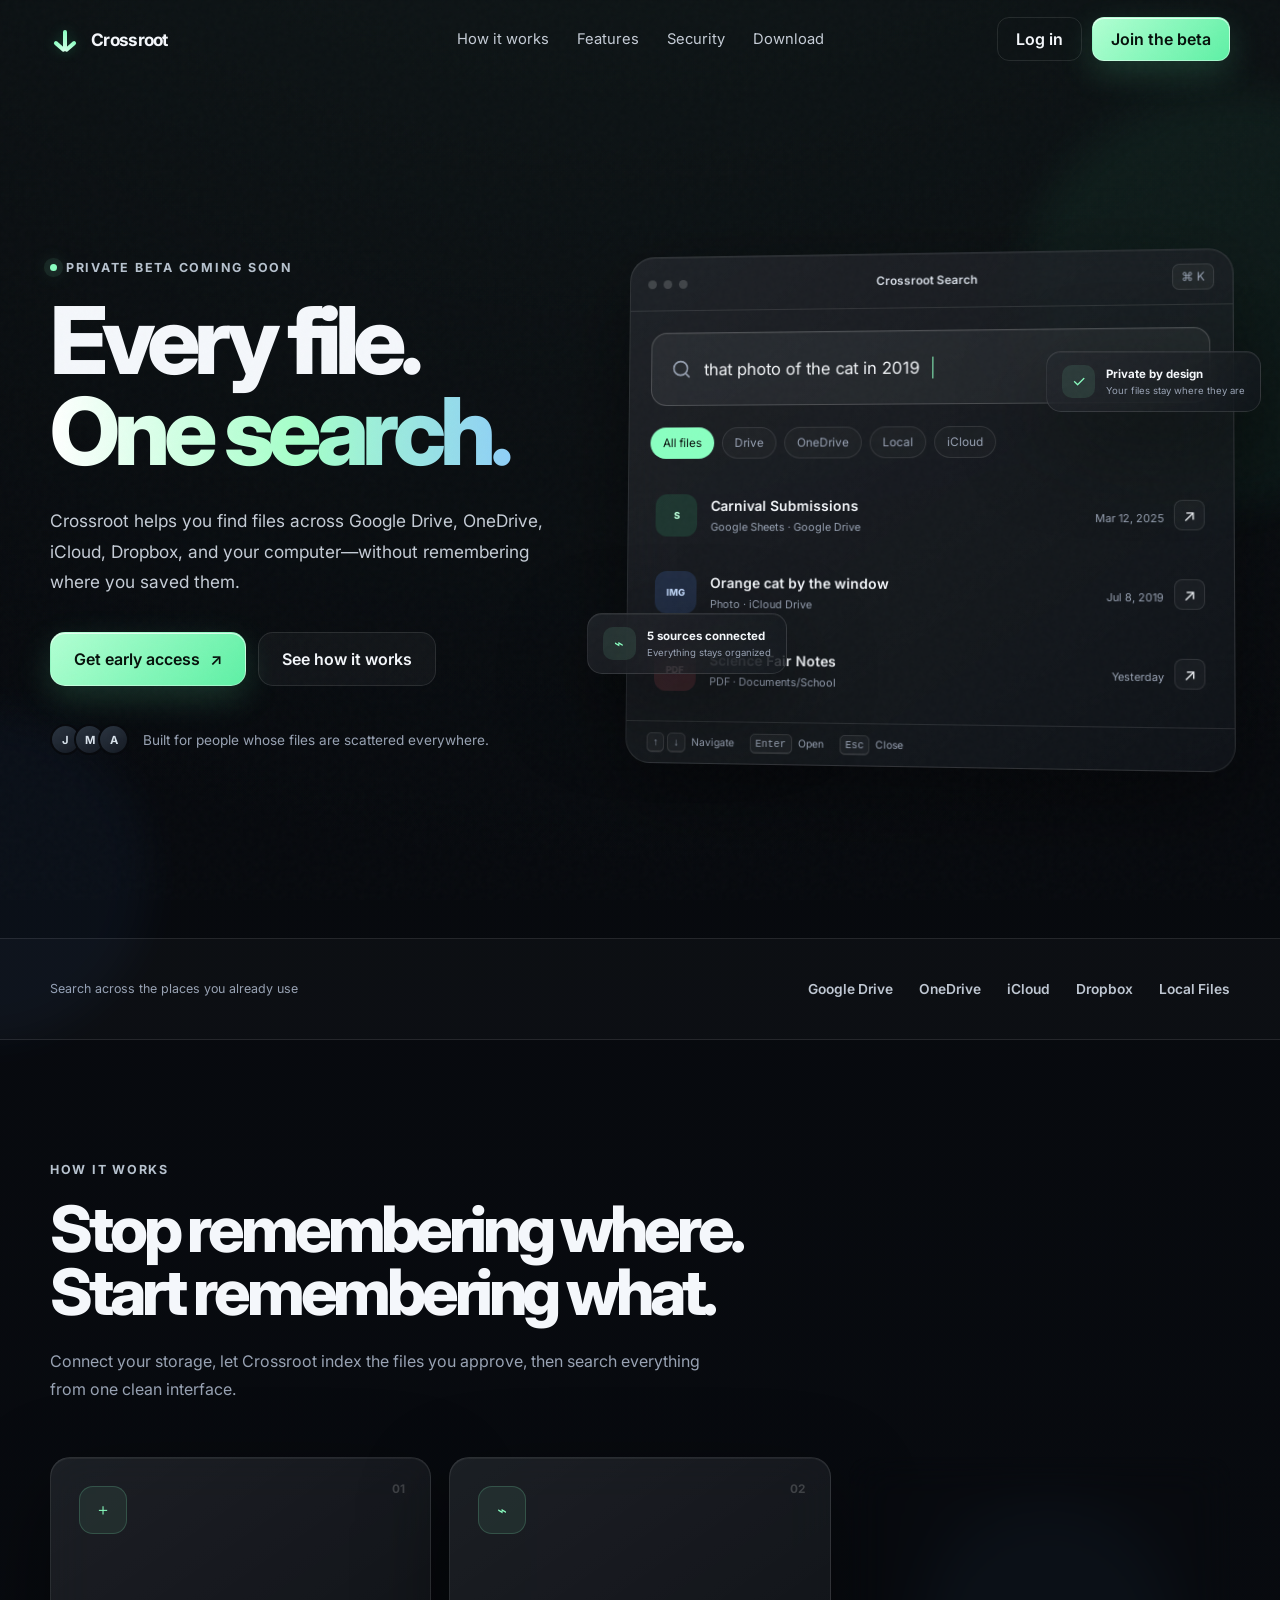
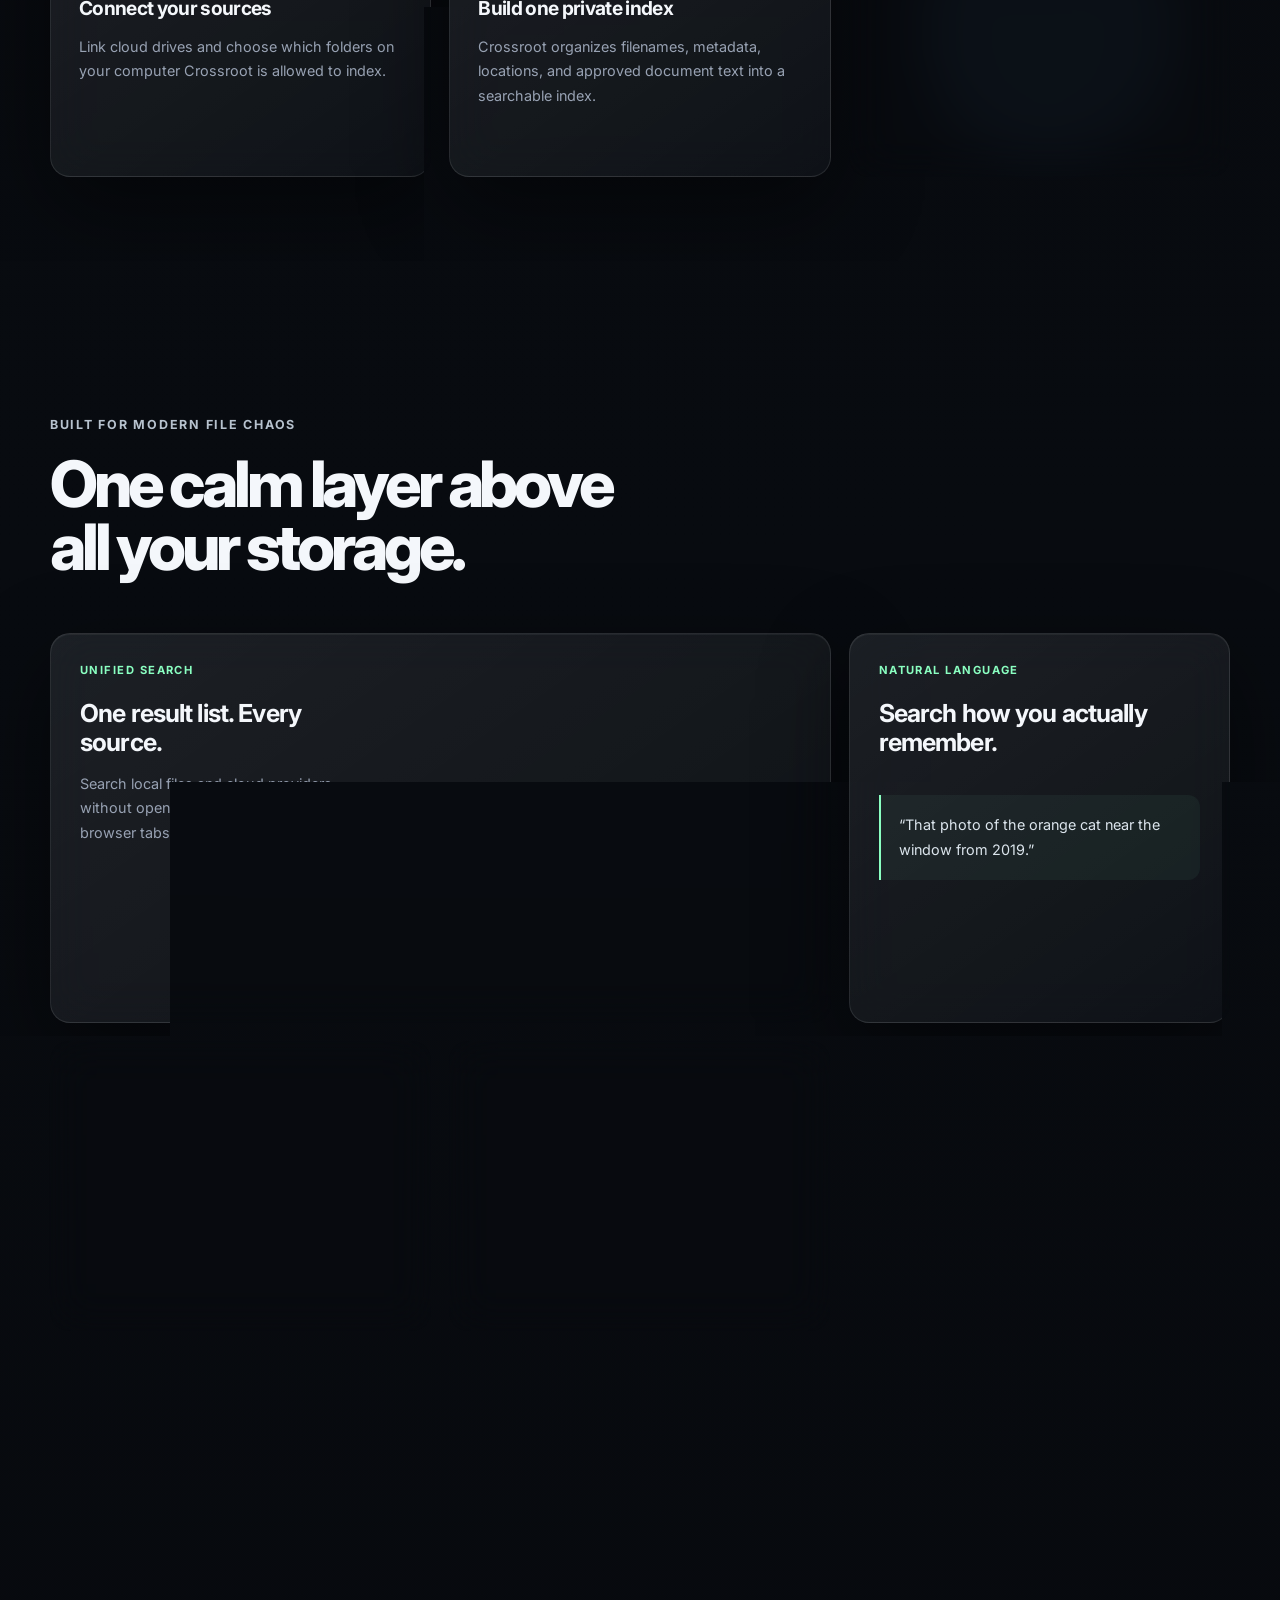
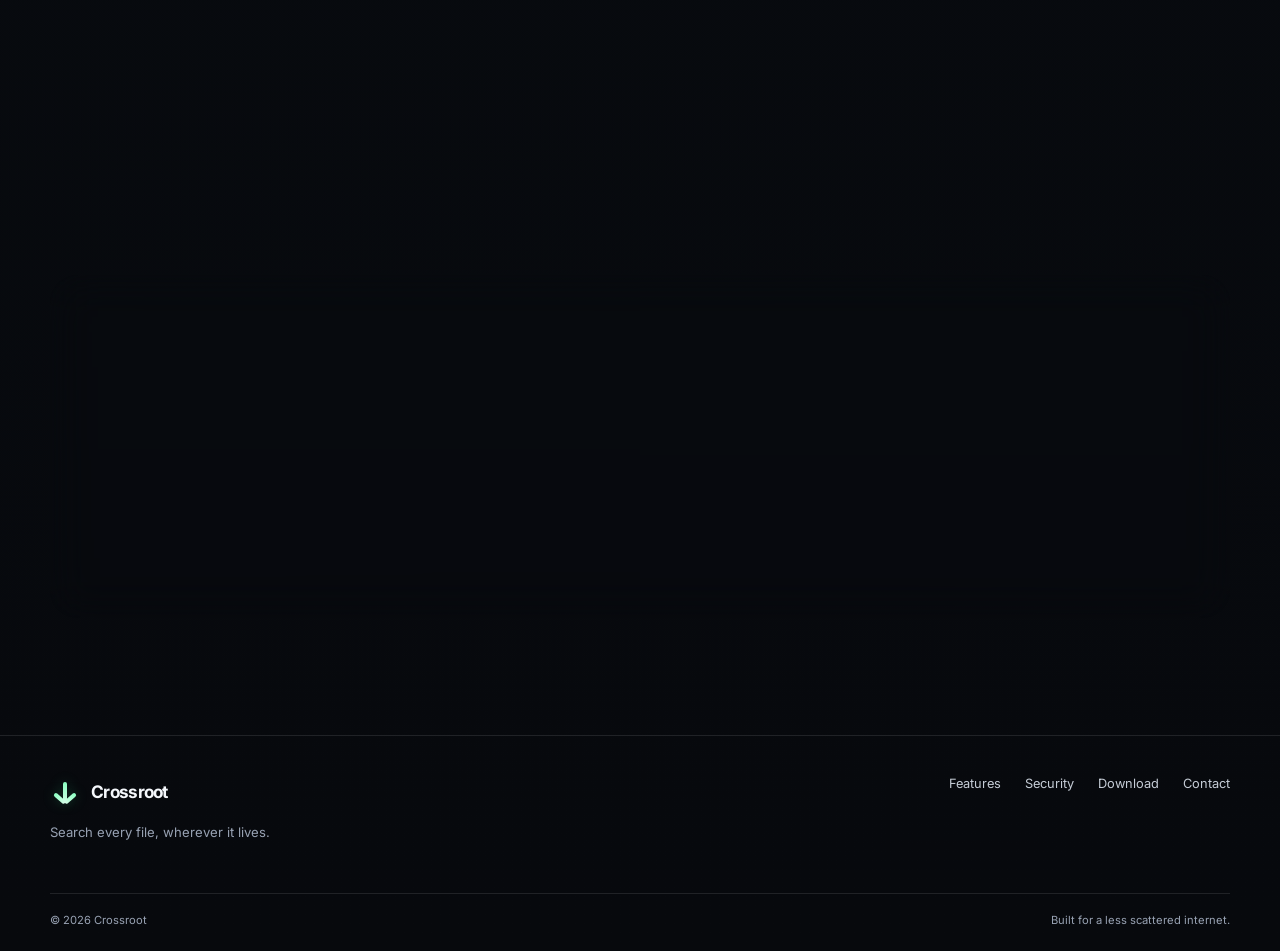
==== index.html @ 8f7cf2ec "Add files via upload" ====
<!DOCTYPE html>
<html lang="en">
<head>
  <meta charset="UTF-8" />
  <meta name="viewport" content="width=device-width, initial-scale=1.0" />
  <meta
    name="description"
    content="Crossroot searches every file across your computer and cloud storage from one place."
  />
  <title>Crossroot — Search every file</title>

  <link rel="preconnect" href="https://fonts.googleapis.com" />
  <link rel="preconnect" href="https://fonts.gstatic.com" crossorigin />
  <link
    href="https://fonts.googleapis.com/css2?family=Inter:wght@400;500;600;700;800&display=swap"
    rel="stylesheet"
  />

  <link rel="stylesheet" href="styles.css" />
</head>
<body>
  <div class="page-noise" aria-hidden="true"></div>
  <div class="orb orb-one" aria-hidden="true"></div>
  <div class="orb orb-two" aria-hidden="true"></div>
  <div class="orb orb-three" aria-hidden="true"></div>

  <header class="site-header">
    <div class="container nav-wrap">
      <a class="brand" href="#top" aria-label="Crossroot home">
        <span class="brand-mark">
          <span class="brand-line line-a"></span>
          <span class="brand-line line-b"></span>
          <span class="brand-line line-c"></span>
        </span>
        <span>Crossroot</span>
      </a>

      <button class="nav-toggle" aria-label="Open navigation" aria-expanded="false">
        <span></span>
        <span></span>
      </button>

      <nav class="nav-links" aria-label="Main navigation">
        <a href="#how-it-works">How it works</a>
        <a href="#features">Features</a>
        <a href="#security">Security</a>
        <a href="#download">Download</a>
      </nav>

      <div class="nav-actions">
        <button class="button button-ghost" data-open-auth="login">Log in</button>
        <button class="button button-primary" data-open-auth="signup">Join the beta</button>
      </div>
    </div>
  </header>

  <main id="top">
    <section class="hero section">
      <div class="container hero-grid">
        <div class="hero-copy reveal">
          <div class="eyebrow">
            <span class="status-dot"></span>
            Private beta coming soon
          </div>

          <h1>
            Every file.
            <span class="gradient-text">One search.</span>
          </h1>

          <p class="hero-description">
            Crossroot helps you find files across Google Drive, OneDrive,
            iCloud, Dropbox, and your computer—without remembering where you
            saved them.
          </p>

          <div class="hero-actions">
            <button class="button button-primary button-large" data-open-auth="signup">
              Get early access
              <span aria-hidden="true">↗</span>
            </button>

            <a class="button button-secondary button-large" href="#demo">
              See how it works
            </a>
          </div>

          <div class="hero-trust">
            <div class="avatar-stack" aria-hidden="true">
              <span>J</span>
              <span>M</span>
              <span>A</span>
            </div>
            <p>
              Built for people whose files are scattered everywhere.
            </p>
          </div>
        </div>

        <div class="hero-visual reveal reveal-delay" id="demo">
          <div class="search-window glass-card">
            <div class="window-toolbar">
              <div class="window-dots" aria-hidden="true">
                <span></span>
                <span></span>
                <span></span>
              </div>
              <span class="window-label">Crossroot Search</span>
              <span class="keyboard-hint">⌘ K</span>
            </div>

            <div class="search-field">
              <svg viewBox="0 0 24 24" aria-hidden="true">
                <path d="m21 21-4.35-4.35m2.35-5.65a8 8 0 1 1-16 0 8 8 0 0 1 16 0Z" />
              </svg>
              <span id="typed-search"></span>
              <span class="typing-caret"></span>
            </div>

            <div class="source-chips">
              <button class="source-chip active" data-source="all">All files</button>
              <button class="source-chip" data-source="drive">Drive</button>
              <button class="source-chip" data-source="onedrive">OneDrive</button>
              <button class="source-chip" data-source="local">Local</button>
              <button class="source-chip" data-source="icloud">iCloud</button>
            </div>

            <div class="result-list">
              <article class="result-row" data-result-source="drive">
                <div class="file-icon file-sheet">S</div>
                <div class="file-info">
                  <h3>Carnival Submissions</h3>
                  <p>Google Sheets · Google Drive</p>
                </div>
                <div class="file-meta">
                  <span>Mar 12, 2025</span>
                  <button aria-label="Open Carnival Submissions">↗</button>
                </div>
              </article>

              <article class="result-row" data-result-source="icloud">
                <div class="file-icon file-image">IMG</div>
                <div class="file-info">
                  <h3>Orange cat by the window</h3>
                  <p>Photo · iCloud Drive</p>
                </div>
                <div class="file-meta">
                  <span>Jul 8, 2019</span>
                  <button aria-label="Open cat photo">↗</button>
                </div>
              </article>

              <article class="result-row" data-result-source="local">
                <div class="file-icon file-pdf">PDF</div>
                <div class="file-info">
                  <h3>Science Fair Notes</h3>
                  <p>PDF · Documents/School</p>
                </div>
                <div class="file-meta">
                  <span>Yesterday</span>
                  <button aria-label="Open Science Fair Notes">↗</button>
                </div>
              </article>
            </div>

            <div class="search-footer">
              <span><kbd>↑</kbd><kbd>↓</kbd> Navigate</span>
              <span><kbd>Enter</kbd> Open</span>
              <span><kbd>Esc</kbd> Close</span>
            </div>
          </div>

          <div class="floating-card floating-card-left glass-card">
            <span class="mini-icon">⌁</span>
            <div>
              <strong>5 sources connected</strong>
              <span>Everything stays organized</span>
            </div>
          </div>

          <div class="floating-card floating-card-right glass-card">
            <span class="mini-icon">✓</span>
            <div>
              <strong>Private by design</strong>
              <span>Your files stay where they are</span>
            </div>
          </div>
        </div>
      </div>
    </section>

    <section class="logo-strip">
      <div class="container">
        <p>Search across the places you already use</p>
        <div class="provider-row">
          <span>Google Drive</span>
          <span>OneDrive</span>
          <span>iCloud</span>
          <span>Dropbox</span>
          <span>Local Files</span>
        </div>
      </div>
    </section>

    <section class="section" id="how-it-works">
      <div class="container">
        <div class="section-heading reveal">
          <div class="eyebrow">How it works</div>
          <h2>Stop remembering where.<br />Start remembering what.</h2>
          <p>
            Connect your storage, let Crossroot index the files you approve,
            then search everything from one clean interface.
          </p>
        </div>

        <div class="steps-grid">
          <article class="feature-card glass-card reveal">
            <span class="step-number">01</span>
            <div class="card-icon">＋</div>
            <h3>Connect your sources</h3>
            <p>
              Link cloud drives and choose which folders on your computer
              Crossroot is allowed to index.
            </p>
          </article>

          <article class="feature-card glass-card reveal">
            <span class="step-number">02</span>
            <div class="card-icon">⌁</div>
            <h3>Build one private index</h3>
            <p>
              Crossroot organizes filenames, metadata, locations, and approved
              document text into a searchable index.
            </p>
          </article>

          <article class="feature-card glass-card reveal">
            <span class="step-number">03</span>
            <div class="card-icon">↗</div>
            <h3>Find and open instantly</h3>
            <p>
              Search once, filter by source, and open the original file right
              where it already lives.
            </p>
          </article>
        </div>
      </div>
    </section>

    <section class="section feature-section" id="features">
      <div class="container">
        <div class="section-heading reveal">
          <div class="eyebrow">Built for modern file chaos</div>
          <h2>One calm layer above<br />all your storage.</h2>
        </div>

        <div class="bento-grid">
          <article class="bento-card bento-large glass-card reveal">
            <div>
              <span class="card-label">Unified search</span>
              <h3>One result list. Every source.</h3>
              <p>
                Search local files and cloud providers without opening five
                separate apps or browser tabs.
              </p>
            </div>
            <div class="mini-search-demo">
              <div class="mini-query">project atlas</div>
              <div class="mini-result">
                <span class="provider-badge">D</span>
                <div>
                  <strong>Project Atlas</strong>
                  <small>Google Drive</small>
                </div>
              </div>
              <div class="mini-result">
                <span class="provider-badge">L</span>
                <div>
                  <strong>Atlas Research.pdf</strong>
                  <small>Local Documents</small>
                </div>
              </div>
            </div>
          </article>

          <article class="bento-card glass-card reveal">
            <span class="card-label">Natural language</span>
            <h3>Search how you actually remember.</h3>
            <p class="quote">
              “That photo of the orange cat near the window from 2019.”
            </p>
          </article>

          <article class="bento-card glass-card reveal">
            <span class="card-label">Source filters</span>
            <h3>Narrow things down without starting over.</h3>
            <div class="filter-pills">
              <span>Photos</span>
              <span>2019</span>
              <span>iCloud</span>
            </div>
          </article>

          <article class="bento-card glass-card reveal">
            <span class="card-label">Fast opening</span>
            <h3>Crossroot finds it. Your original app opens it.</h3>
            <p>
              Files remain in their original location, so you never create
              another messy copy.
            </p>
          </article>

          <article class="bento-card bento-wide glass-card reveal" id="security">
            <div>
              <span class="card-label">Private by design</span>
              <h3>Your files stay where they are.</h3>
              <p>
                Crossroot is designed to index only what you approve. Local
                files do not need to be uploaded just to become searchable.
              </p>
            </div>
            <div class="security-visual" aria-hidden="true">
              <div class="shield-ring">
                <div class="shield-core">✓</div>
              </div>
              <span>Encrypted</span>
              <span>Permission-based</span>
              <span>Local-first</span>
            </div>
          </article>
        </div>
      </div>
    </section>

    <section class="section download-section" id="download">
      <div class="container">
        <div class="cta-card glass-card reveal">
          <div>
            <div class="eyebrow">Early access</div>
            <h2>Your files are scattered.<br />Your search should not be.</h2>
            <p>
              Join the Crossroot beta and help shape the future of universal
              file search.
            </p>
          </div>

          <div class="cta-actions">
            <button class="button button-primary button-large" data-open-auth="signup">
              Join the beta
            </button>
            <span>Windows first · macOS planned</span>
          </div>
        </div>
      </div>
    </section>
  </main>

  <footer class="site-footer">
    <div class="container footer-grid">
      <div>
        <a class="brand" href="#top">
          <span class="brand-mark">
            <span class="brand-line line-a"></span>
            <span class="brand-line line-b"></span>
            <span class="brand-line line-c"></span>
          </span>
          <span>Crossroot</span>
        </a>
        <p>Search every file, wherever it lives.</p>
      </div>

      <div class="footer-links">
        <a href="#features">Features</a>
        <a href="#security">Security</a>
        <a href="#download">Download</a>
        <a href="mailto:hello@crossroot.app">Contact</a>
      </div>
    </div>

    <div class="container footer-bottom">
      <span>© <span id="year"></span> Crossroot</span>
      <span>Built for a less scattered internet.</span>
    </div>
  </footer>

  <div class="modal-backdrop" id="auth-modal" aria-hidden="true">
    <section class="auth-modal glass-card" role="dialog" aria-modal="true" aria-labelledby="auth-title">
      <button class="modal-close" id="modal-close" aria-label="Close">×</button>

      <div class="auth-logo">
        <span class="brand-mark">
          <span class="brand-line line-a"></span>
          <span class="brand-line line-b"></span>
          <span class="brand-line line-c"></span>
        </span>
      </div>

      <h2 id="auth-title">Join Crossroot</h2>
      <p id="auth-subtitle">Create an account to join the private beta.</p>

      <form id="auth-form">
        <label>
          Email address
          <input type="email" id="email" placeholder="you@example.com" required />
        </label>

        <label>
          Password
          <input type="password" id="password" placeholder="At least 8 characters" minlength="8" required />
        </label>

        <button class="button button-primary button-full" type="submit">
          Continue
        </button>
      </form>

      <div class="auth-divider"><span>or</span></div>

      <button class="button button-secondary button-full" type="button">
        Continue with Google
      </button>

      <p class="auth-switch">
        <span id="auth-switch-text">Already have an account?</span>
        <button type="button" id="auth-switch-button">Log in</button>
      </p>

      <p class="form-message" id="form-message" role="status"></p>
    </section>
  </div>

  <script src="script.js"></script>
</body>
</html>
---- styles.css ----
:root {
  --bg: #07090d;
  --bg-soft: #0c1017;
  --surface: rgba(17, 22, 31, 0.68);
  --surface-strong: rgba(22, 28, 39, 0.9);
  --border: rgba(255, 255, 255, 0.1);
  --border-bright: rgba(255, 255, 255, 0.18);
  --text: #f4f7fb;
  --muted: #98a2b3;
  --muted-light: #c5ccd6;
  --accent: #8affc1;
  --accent-strong: #5ef0a5;
  --accent-blue: #71b9ff;
  --danger: #ff7f92;
  --shadow: 0 30px 90px rgba(0, 0, 0, 0.45);
  --radius-large: 28px;
  --radius-medium: 20px;
  --container: 1180px;
}

* {
  box-sizing: border-box;
}

html {
  scroll-behavior: smooth;
}

body {
  margin: 0;
  min-height: 100vh;
  overflow-x: hidden;
  background:
    radial-gradient(circle at 50% -20%, rgba(70, 112, 94, 0.22), transparent 34%),
    linear-gradient(180deg, #07090d 0%, #080b10 52%, #07090d 100%);
  color: var(--text);
  font-family: "Inter", system-ui, sans-serif;
  -webkit-font-smoothing: antialiased;
}

body.modal-open {
  overflow: hidden;
}

button,
input {
  font: inherit;
}

button,
a {
  -webkit-tap-highlight-color: transparent;
}

a {
  color: inherit;
  text-decoration: none;
}

button {
  color: inherit;
}

.page-noise {
  position: fixed;
  inset: 0;
  pointer-events: none;
  opacity: 0.025;
  z-index: 50;
  background-image: url("data:image/svg+xml,%3Csvg viewBox='0 0 180 180' xmlns='http://www.w3.org/2000/svg'%3E%3Cfilter id='n'%3E%3CfeTurbulence type='fractalNoise' baseFrequency='.9' numOctaves='4' stitchTiles='stitch'/%3E%3C/filter%3E%3Crect width='100%25' height='100%25' filter='url(%23n)' opacity='.8'/%3E%3C/svg%3E");
}

.orb {
  position: absolute;
  border-radius: 999px;
  filter: blur(20px);
  pointer-events: none;
  opacity: 0.34;
}

.orb-one {
  width: 420px;
  height: 420px;
  top: 90px;
  right: -160px;
  background: rgba(71, 228, 153, 0.16);
}

.orb-two {
  width: 330px;
  height: 330px;
  top: 710px;
  left: -180px;
  background: rgba(82, 146, 255, 0.13);
}

.orb-three {
  width: 260px;
  height: 260px;
  top: 1500px;
  right: 8%;
  background: rgba(113, 185, 255, 0.1);
}

.container {
  width: min(calc(100% - 40px), var(--container));
  margin: 0 auto;
}

.section {
  padding: 118px 0;
}

.glass-card {
  border: 1px solid var(--border);
  background:
    linear-gradient(145deg, rgba(255,255,255,0.08), rgba(255,255,255,0.02)),
    rgba(11, 15, 21, 0.7);
  box-shadow:
    inset 0 1px 0 rgba(255, 255, 255, 0.05),
    var(--shadow);
  backdrop-filter: blur(22px);
  -webkit-backdrop-filter: blur(22px);
}

.site-header {
  position: fixed;
  top: 0;
  left: 0;
  width: 100%;
  z-index: 40;
  border-bottom: 1px solid transparent;
  transition: 180ms ease;
}

.site-header.scrolled {
  background: rgba(7, 9, 13, 0.72);
  border-color: var(--border);
  backdrop-filter: blur(20px);
  -webkit-backdrop-filter: blur(20px);
}

.nav-wrap {
  min-height: 78px;
  display: grid;
  grid-template-columns: 1fr auto 1fr;
  align-items: center;
  gap: 24px;
}

.brand {
  display: inline-flex;
  align-items: center;
  gap: 11px;
  font-weight: 700;
  letter-spacing: -0.04em;
  font-size: 1.08rem;
}

.brand-mark {
  position: relative;
  width: 30px;
  height: 30px;
  display: inline-flex;
}

.brand-line {
  position: absolute;
  left: 50%;
  width: 4px;
  border-radius: 999px;
  background: linear-gradient(180deg, var(--accent), #d8ffea);
  transform-origin: bottom center;
  box-shadow: 0 0 14px rgba(94, 240, 165, 0.26);
}

.line-a {
  height: 21px;
  bottom: 3px;
  transform: translateX(-50%);
}

.line-b {
  height: 14px;
  bottom: 3px;
  transform: translateX(-50%) rotate(49deg);
}

.line-c {
  height: 14px;
  bottom: 3px;
  transform: translateX(-50%) rotate(-49deg);
}

.nav-links {
  display: flex;
  align-items: center;
  gap: 28px;
  color: var(--muted-light);
  font-size: 0.92rem;
}

.nav-links a {
  transition: color 160ms ease;
}

.nav-links a:hover {
  color: white;
}

.nav-actions {
  justify-self: end;
  display: flex;
  align-items: center;
  gap: 10px;
}

.nav-toggle {
  display: none;
  border: 0;
  background: transparent;
  cursor: pointer;
}

.button {
  display: inline-flex;
  min-height: 44px;
  align-items: center;
  justify-content: center;
  gap: 10px;
  padding: 0 18px;
  border-radius: 12px;
  border: 1px solid transparent;
  cursor: pointer;
  font-weight: 600;
  transition:
    transform 160ms ease,
    border-color 160ms ease,
    background 160ms ease,
    box-shadow 160ms ease;
}

.button:hover {
  transform: translateY(-2px);
}

.button-primary {
  color: #06110b;
  background: linear-gradient(135deg, #b2ffd3, var(--accent-strong));
  border-color: rgba(255,255,255,0.3);
  box-shadow:
    inset 0 1px 0 rgba(255,255,255,0.7),
    0 12px 34px rgba(94, 240, 165, 0.18);
}

.button-primary:hover {
  box-shadow:
    inset 0 1px 0 rgba(255,255,255,0.8),
    0 16px 42px rgba(94, 240, 165, 0.28);
}

.button-secondary,
.button-ghost {
  border-color: var(--border);
  background: rgba(255,255,255,0.04);
}

.button-secondary:hover,
.button-ghost:hover {
  background: rgba(255,255,255,0.08);
  border-color: var(--border-bright);
}

.button-ghost {
  background: transparent;
}

.button-large {
  min-height: 54px;
  padding: 0 23px;
  border-radius: 15px;
}

.button-full {
  width: 100%;
}

.hero {
  position: relative;
  padding-top: 178px;
  padding-bottom: 100px;
}

.hero-grid {
  min-height: 660px;
  display: grid;
  grid-template-columns: 0.9fr 1.1fr;
  gap: 72px;
  align-items: center;
}

.hero-copy {
  position: relative;
  z-index: 3;
}

.eyebrow {
  display: inline-flex;
  align-items: center;
  gap: 9px;
  color: #b7c2ce;
  font-size: 0.78rem;
  font-weight: 700;
  text-transform: uppercase;
  letter-spacing: 0.14em;
}

.status-dot {
  width: 7px;
  height: 7px;
  border-radius: 50%;
  background: var(--accent);
  box-shadow: 0 0 0 6px rgba(138, 255, 193, 0.08), 0 0 18px rgba(138, 255, 193, 0.5);
}

.hero h1,
.section-heading h2,
.cta-card h2 {
  margin: 20px 0 0;
  font-weight: 800;
  letter-spacing: -0.065em;
  line-height: 0.98;
}

.hero h1 {
  max-width: 680px;
  font-size: clamp(4rem, 7.3vw, 7.3rem);
}

.gradient-text {
  display: block;
  color: transparent;
  background: linear-gradient(90deg, #ffffff, #a5ffc9 50%, #8bc6ff);
  -webkit-background-clip: text;
  background-clip: text;
}

.hero-description {
  max-width: 590px;
  margin: 28px 0 0;
  color: var(--muted-light);
  font-size: 1.08rem;
  line-height: 1.78;
}

.hero-actions {
  display: flex;
  gap: 12px;
  margin-top: 34px;
}

.hero-trust {
  display: flex;
  align-items: center;
  gap: 14px;
  margin-top: 32px;
  color: var(--muted);
  font-size: 0.85rem;
}

.avatar-stack {
  display: flex;
}

.avatar-stack span {
  display: grid;
  place-items: center;
  width: 31px;
  height: 31px;
  margin-left: -7px;
  border: 2px solid var(--bg);
  border-radius: 50%;
  color: #d9e3ec;
  font-size: 0.7rem;
  font-weight: 700;
  background: linear-gradient(145deg, #2a3440, #141922);
}

.avatar-stack span:first-child {
  margin-left: 0;
}

.hero-visual {
  position: relative;
  min-width: 0;
  perspective: 1400px;
}

.search-window {
  position: relative;
  overflow: hidden;
  border-radius: 25px;
  transform: rotateY(-5deg) rotateX(2deg);
}

.window-toolbar {
  display: grid;
  grid-template-columns: 1fr auto 1fr;
  align-items: center;
  min-height: 55px;
  padding: 0 18px;
  border-bottom: 1px solid var(--border);
  color: var(--muted);
  font-size: 0.74rem;
}

.window-dots {
  display: flex;
  gap: 7px;
}

.window-dots span {
  width: 9px;
  height: 9px;
  border-radius: 50%;
  background: rgba(255,255,255,0.16);
}

.window-label {
  color: #d8dee7;
  font-weight: 600;
}

.keyboard-hint {
  justify-self: end;
  padding: 5px 8px;
  border: 1px solid var(--border);
  border-radius: 7px;
  background: rgba(255,255,255,0.04);
}

.search-field {
  min-height: 75px;
  display: flex;
  align-items: center;
  gap: 13px;
  margin: 22px;
  padding: 0 20px;
  border: 1px solid var(--border-bright);
  border-radius: 16px;
  background: rgba(255,255,255,0.055);
  box-shadow: inset 0 1px 0 rgba(255,255,255,0.05);
  font-size: 1.05rem;
  color: #f2f5f8;
}

.search-field svg {
  width: 21px;
  fill: none;
  stroke: var(--muted);
  stroke-width: 1.8;
  stroke-linecap: round;
}

.typing-caret {
  width: 1px;
  height: 22px;
  background: var(--accent);
  animation: blink 900ms steps(1) infinite;
}

@keyframes blink {
  50% { opacity: 0; }
}

.source-chips {
  display: flex;
  gap: 8px;
  padding: 0 22px 18px;
  overflow-x: auto;
}

.source-chip {
  flex: none;
  padding: 8px 12px;
  border: 1px solid var(--border);
  border-radius: 999px;
  color: var(--muted);
  background: rgba(255,255,255,0.025);
  cursor: pointer;
  font-size: 0.74rem;
}

.source-chip.active {
  color: #09110d;
  border-color: rgba(138,255,193,0.6);
  background: var(--accent);
}

.result-list {
  padding: 0 13px 13px;
}

.result-row {
  display: grid;
  grid-template-columns: auto 1fr auto;
  align-items: center;
  gap: 14px;
  min-height: 78px;
  padding: 12px 14px;
  border: 1px solid transparent;
  border-radius: 14px;
  transition: 150ms ease;
}

.result-row:hover {
  border-color: var(--border);
  background: rgba(255,255,255,0.04);
}

.result-row.hidden {
  display: none;
}

.file-icon {
  display: grid;
  place-items: center;
  width: 43px;
  height: 43px;
  border-radius: 12px;
  font-size: 0.6rem;
  font-weight: 800;
  letter-spacing: -0.03em;
}

.file-sheet {
  color: #baffd9;
  background: rgba(54, 199, 126, 0.15);
}

.file-image {
  color: #c5ddff;
  background: rgba(82, 146, 255, 0.16);
}

.file-pdf {
  color: #ffd0d6;
  background: rgba(255, 92, 117, 0.15);
}

.file-info h3 {
  margin: 0;
  font-size: 0.88rem;
  font-weight: 600;
}

.file-info p,
.file-meta span {
  margin: 6px 0 0;
  color: var(--muted);
  font-size: 0.68rem;
}

.file-meta {
  display: flex;
  align-items: center;
  gap: 10px;
}

.file-meta button {
  width: 30px;
  height: 30px;
  border: 1px solid var(--border);
  border-radius: 8px;
  background: rgba(255,255,255,0.03);
  cursor: pointer;
}

.search-footer {
  display: flex;
  gap: 16px;
  padding: 14px 21px;
  border-top: 1px solid var(--border);
  color: var(--muted);
  font-size: 0.65rem;
}

kbd {
  padding: 3px 5px;
  margin-right: 3px;
  border: 1px solid var(--border);
  border-radius: 5px;
  background: rgba(255,255,255,0.04);
  box-shadow: inset 0 -1px 0 rgba(255,255,255,0.08);
}

.floating-card {
  position: absolute;
  display: flex;
  align-items: center;
  gap: 11px;
  padding: 13px 15px;
  border-radius: 15px;
  z-index: 4;
}

.floating-card strong,
.floating-card span {
  display: block;
}

.floating-card strong {
  font-size: 0.72rem;
}

.floating-card div > span {
  margin-top: 4px;
  color: var(--muted);
  font-size: 0.6rem;
}

.floating-card-left {
  left: -34px;
  bottom: 92px;
}

.floating-card-right {
  right: -31px;
  top: 100px;
}

.mini-icon {
  display: grid !important;
  place-items: center;
  width: 33px;
  height: 33px;
  border-radius: 10px;
  color: var(--accent);
  background: rgba(138,255,193,0.1);
}

.logo-strip {
  padding: 30px 0;
  border-top: 1px solid var(--border);
  border-bottom: 1px solid var(--border);
  background: rgba(255,255,255,0.018);
}

.logo-strip .container {
  display: flex;
  align-items: center;
  justify-content: space-between;
  gap: 30px;
}

.logo-strip p {
  color: var(--muted);
  font-size: 0.78rem;
}

.provider-row {
  display: flex;
  flex-wrap: wrap;
  justify-content: flex-end;
  gap: 26px;
  color: #bec6d1;
  font-size: 0.86rem;
  font-weight: 600;
}

.section-heading {
  max-width: 740px;
  margin-bottom: 54px;
}

.section-heading h2,
.cta-card h2 {
  font-size: clamp(2.8rem, 5vw, 5.4rem);
}

.section-heading p {
  max-width: 650px;
  margin: 24px 0 0;
  color: var(--muted);
  line-height: 1.75;
}

.steps-grid {
  display: grid;
  grid-template-columns: repeat(3, 1fr);
  gap: 18px;
}

.feature-card {
  position: relative;
  min-height: 320px;
  padding: 28px;
  border-radius: var(--radius-medium);
}

.step-number {
  position: absolute;
  top: 24px;
  right: 25px;
  color: rgba(255,255,255,0.18);
  font-size: 0.74rem;
  font-weight: 700;
}

.card-icon {
  display: grid;
  place-items: center;
  width: 48px;
  height: 48px;
  margin-bottom: 62px;
  border: 1px solid rgba(138,255,193,0.18);
  border-radius: 14px;
  color: var(--accent);
  background: rgba(138,255,193,0.075);
}

.feature-card h3,
.bento-card h3 {
  margin: 0;
  letter-spacing: -0.035em;
}

.feature-card h3 {
  font-size: 1.2rem;
}

.feature-card p,
.bento-card p {
  color: var(--muted);
  line-height: 1.7;
  font-size: 0.9rem;
}

.feature-section {
  position: relative;
}

.bento-grid {
  display: grid;
  grid-template-columns: repeat(12, 1fr);
  gap: 18px;
}

.bento-card {
  grid-column: span 4;
  min-height: 290px;
  padding: 29px;
  border-radius: var(--radius-medium);
  overflow: hidden;
}

.bento-large {
  grid-column: span 8;
  display: grid;
  grid-template-columns: 0.85fr 1.15fr;
  gap: 34px;
  min-height: 390px;
}

.bento-wide {
  grid-column: span 8;
  display: grid;
  grid-template-columns: 1fr 0.8fr;
  gap: 30px;
}

.card-label {
  display: block;
  margin-bottom: 22px;
  color: var(--accent);
  font-size: 0.7rem;
  font-weight: 700;
  text-transform: uppercase;
  letter-spacing: 0.13em;
}

.bento-card h3 {
  font-size: 1.55rem;
  line-height: 1.18;
}

.mini-search-demo {
  align-self: end;
  padding: 14px;
  border: 1px solid var(--border);
  border-radius: 17px;
  background: rgba(0,0,0,0.22);
}

.mini-query {
  padding: 13px;
  border: 1px solid var(--border);
  border-radius: 11px;
  color: var(--muted-light);
  background: rgba(255,255,255,0.04);
  font-size: 0.75rem;
}

.mini-result {
  display: flex;
  align-items: center;
  gap: 11px;
  padding: 14px 7px 5px;
}

.mini-result strong,
.mini-result small {
  display: block;
}

.mini-result strong {
  font-size: 0.72rem;
}

.mini-result small {
  margin-top: 4px;
  color: var(--muted);
  font-size: 0.6rem;
}

.provider-badge {
  display: grid;
  place-items: center;
  width: 30px;
  height: 30px;
  border-radius: 9px;
  color: #c8f9df;
  background: rgba(138,255,193,0.1);
  font-size: 0.66rem;
  font-weight: 700;
}

.quote {
  margin-top: 38px;
  padding: 18px;
  border-left: 2px solid var(--accent);
  border-radius: 0 12px 12px 0;
  background: rgba(138,255,193,0.05);
  color: #dce5ed !important;
}

.filter-pills {
  display: flex;
  flex-wrap: wrap;
  gap: 8px;
  margin-top: 48px;
}

.filter-pills span {
  padding: 9px 12px;
  border: 1px solid var(--border);
  border-radius: 999px;
  color: var(--muted-light);
  background: rgba(255,255,255,0.035);
  font-size: 0.7rem;
}

.security-visual {
  display: grid;
  place-items: center;
  align-content: center;
  gap: 8px;
  min-height: 230px;
}

.shield-ring {
  display: grid;
  place-items: center;
  width: 120px;
  height: 120px;
  margin-bottom: 12px;
  border: 1px solid rgba(138,255,193,0.16);
  border-radius: 50%;
  box-shadow:
    0 0 0 16px rgba(138,255,193,0.025),
    0 0 70px rgba(138,255,193,0.08);
}

.shield-core {
  display: grid;
  place-items: center;
  width: 68px;
  height: 68px;
  border-radius: 22px;
  color: #05130b;
  background: linear-gradient(145deg, #c2ffdb, var(--accent-strong));
  font-size: 1.4rem;
  font-weight: 900;
  transform: rotate(45deg);
}

.shield-core::first-letter {
  transform: rotate(-45deg);
}

.security-visual > span {
  color: var(--muted);
  font-size: 0.65rem;
}

.cta-card {
  display: flex;
  align-items: end;
  justify-content: space-between;
  gap: 50px;
  padding: 58px;
  border-radius: var(--radius-large);
}

.cta-card p {
  max-width: 620px;
  color: var(--muted);
  line-height: 1.7;
}

.cta-actions {
  display: grid;
  justify-items: center;
  gap: 13px;
  flex: none;
}

.cta-actions span {
  color: var(--muted);
  font-size: 0.7rem;
}

.site-footer {
  padding: 40px 0 24px;
  border-top: 1px solid var(--border);
}

.footer-grid,
.footer-bottom {
  display: flex;
  justify-content: space-between;
  gap: 30px;
}

.footer-grid p {
  color: var(--muted);
  font-size: 0.82rem;
}

.footer-links {
  display: flex;
  gap: 24px;
  color: var(--muted-light);
  font-size: 0.8rem;
}

.footer-bottom {
  margin-top: 40px;
  padding-top: 19px;
  border-top: 1px solid var(--border);
  color: var(--muted);
  font-size: 0.7rem;
}

.modal-backdrop {
  position: fixed;
  inset: 0;
  z-index: 100;
  display: grid;
  place-items: center;
  padding: 20px;
  opacity: 0;
  visibility: hidden;
  background: rgba(2, 4, 7, 0.76);
  backdrop-filter: blur(14px);
  -webkit-backdrop-filter: blur(14px);
  transition: 180ms ease;
}

.modal-backdrop.open {
  opacity: 1;
  visibility: visible;
}

.auth-modal {
  position: relative;
  width: min(100%, 440px);
  padding: 38px;
  border-radius: 24px;
  transform: translateY(18px) scale(0.98);
  transition: 180ms ease;
}

.modal-backdrop.open .auth-modal {
  transform: translateY(0) scale(1);
}

.modal-close {
  position: absolute;
  top: 16px;
  right: 17px;
  width: 34px;
  height: 34px;
  border: 1px solid var(--border);
  border-radius: 10px;
  color: var(--muted-light);
  background: rgba(255,255,255,0.03);
  cursor: pointer;
  font-size: 1.2rem;
}

.auth-logo {
  margin-bottom: 22px;
}

.auth-modal h2 {
  margin: 0;
  font-size: 2rem;
  letter-spacing: -0.05em;
}

.auth-modal > p {
  color: var(--muted);
  font-size: 0.86rem;
}

.auth-modal form {
  display: grid;
  gap: 15px;
  margin-top: 25px;
}

.auth-modal label {
  display: grid;
  gap: 8px;
  color: var(--muted-light);
  font-size: 0.74rem;
  font-weight: 600;
}

.auth-modal input {
  width: 100%;
  min-height: 49px;
  padding: 0 14px;
  border: 1px solid var(--border);
  border-radius: 12px;
  outline: none;
  color: white;
  background: rgba(255,255,255,0.04);
  transition: 150ms ease;
}

.auth-modal input:focus {
  border-color: rgba(138,255,193,0.5);
  box-shadow: 0 0 0 4px rgba(138,255,193,0.07);
}

.auth-divider {
  display: flex;
  align-items: center;
  gap: 12px;
  margin: 20px 0;
  color: var(--muted);
  font-size: 0.7rem;
}

.auth-divider::before,
.auth-divider::after {
  content: "";
  height: 1px;
  flex: 1;
  background: var(--border);
}

.auth-switch {
  text-align: center;
}

.auth-switch button {
  border: 0;
  color: var(--accent);
  background: transparent;
  cursor: pointer;
}

.form-message {
  min-height: 18px;
  margin-bottom: 0;
  color: var(--accent) !important;
  text-align: center;
}

.reveal {
  opacity: 0;
  transform: translateY(24px);
  transition: opacity 700ms ease, transform 700ms ease;
}

.reveal.visible {
  opacity: 1;
  transform: translateY(0);
}

.reveal-delay {
  transition-delay: 120ms;
}

@media (max-width: 980px) {
  .nav-wrap {
    grid-template-columns: 1fr auto;
  }

  .nav-links,
  .nav-actions {
    display: none;
  }

  .nav-toggle {
    display: grid;
    gap: 6px;
    justify-self: end;
  }

  .nav-toggle span {
    width: 22px;
    height: 1px;
    background: white;
  }

  .site-header.menu-open .nav-links,
  .site-header.menu-open .nav-actions {
    display: flex;
    position: absolute;
    left: 20px;
    right: 20px;
    background: rgba(9, 12, 17, 0.96);
    border: 1px solid var(--border);
    backdrop-filter: blur(20px);
  }

  .site-header.menu-open .nav-links {
    top: 72px;
    padding: 22px 22px 72px;
    border-radius: 18px;
    flex-direction: column;
    align-items: flex-start;
  }

  .site-header.menu-open .nav-actions {
    top: 250px;
    z-index: 2;
    padding: 0 22px 22px;
    border: 0;
    background: transparent;
  }

  .hero-grid {
    grid-template-columns: 1fr;
    min-height: 0;
  }

  .hero-copy {
    max-width: 760px;
  }

  .hero-visual {
    width: min(100%, 760px);
    margin: 20px auto 0;
  }

  .search-window {
    transform: none;
  }

  .floating-card-left {
    left: 15px;
  }

  .floating-card-right {
    right: 15px;
  }

  .steps-grid {
    grid-template-columns: 1fr;
  }

  .feature-card {
    min-height: 250px;
  }

  .card-icon {
    margin-bottom: 38px;
  }

  .bento-card,
  .bento-large,
  .bento-wide {
    grid-column: span 12;
  }

  .cta-card {
    align-items: flex-start;
    flex-direction: column;
  }
}

@media (max-width: 680px) {
  .container {
    width: min(calc(100% - 28px), var(--container));
  }

  .section {
    padding: 82px 0;
  }

  .hero {
    padding-top: 132px;
  }

  .hero h1 {
    font-size: clamp(3.4rem, 17vw, 5.2rem);
  }

  .hero-description {
    font-size: 0.98rem;
  }

  .hero-actions {
    align-items: stretch;
    flex-direction: column;
  }

  .logo-strip .container {
    align-items: flex-start;
    flex-direction: column;
  }

  .provider-row {
    justify-content: flex-start;
    gap: 16px;
  }

  .floating-card {
    display: none;
  }

  .window-toolbar {
    grid-template-columns: 1fr auto;
  }

  .window-label {
    display: none;
  }

  .search-field {
    min-height: 62px;
    margin: 14px;
    font-size: 0.86rem;
  }

  .source-chips {
    padding: 0 14px 12px;
  }

  .result-row {
    grid-template-columns: auto 1fr;
  }

  .file-meta {
    display: none;
  }

  .search-footer {
    display: none;
  }

  .section-heading h2,
  .cta-card h2 {
    font-size: clamp(2.6rem, 13vw, 4rem);
  }

  .bento-large,
  .bento-wide {
    grid-template-columns: 1fr;
  }

  .cta-card {
    padding: 34px 26px;
  }

  .cta-actions {
    width: 100%;
  }

  .cta-actions .button {
    width: 100%;
  }

  .footer-grid,
  .footer-bottom {
    align-items: flex-start;
    flex-direction: column;
  }

  .footer-links {
    flex-wrap: wrap;
  }

  .auth-modal {
    padding: 32px 22px 24px;
  }
}

@media (prefers-reduced-motion: reduce) {
  html {
    scroll-behavior: auto;
  }

  *,
  *::before,
  *::after {
    animation-duration: 0.01ms !important;
    animation-iteration-count: 1 !important;
    transition-duration: 0.01ms !important;
  }

  .reveal {
    opacity: 1;
    transform: none;
  }
}
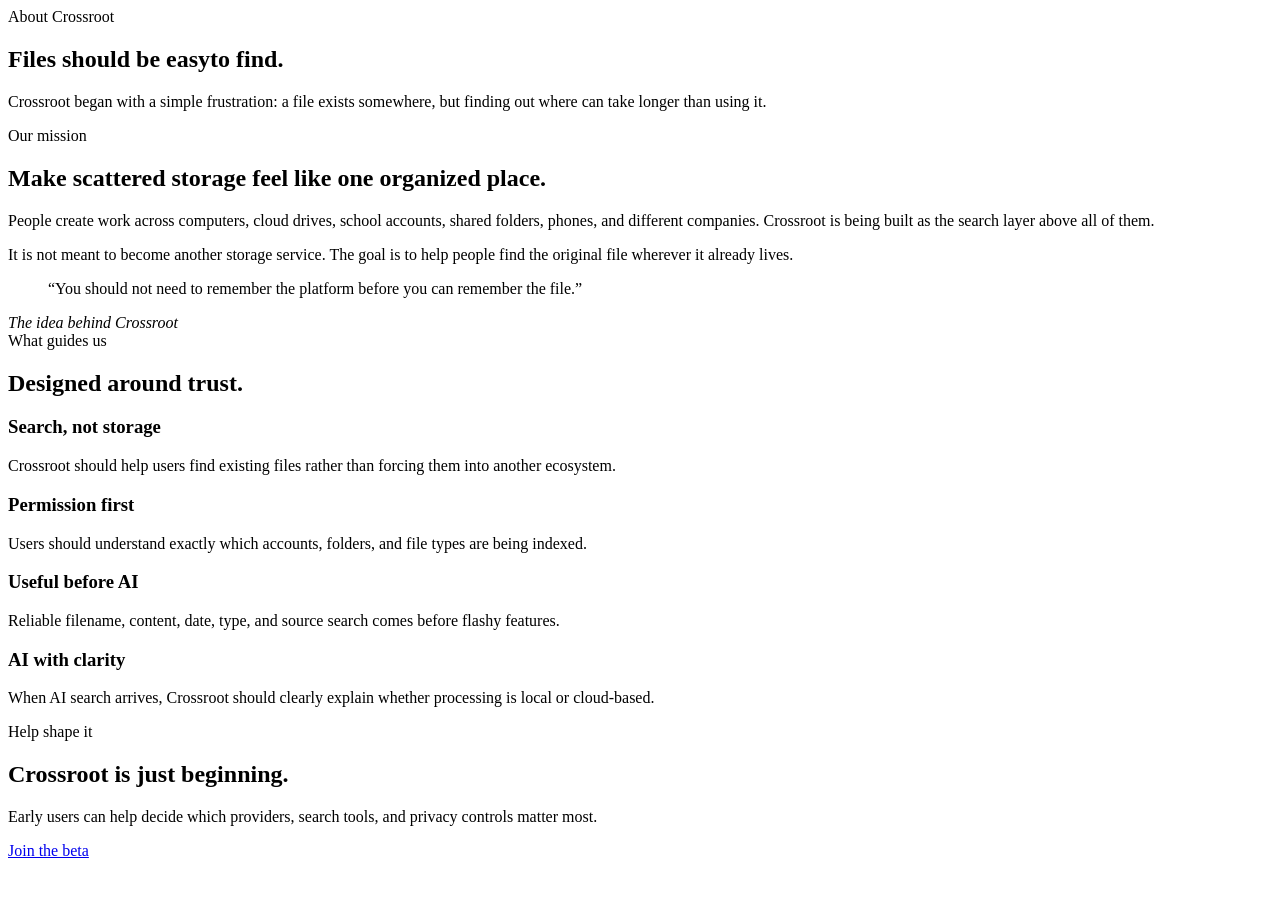
==== commit 6ac4bb0a: "Add files via upload" ====
--- a/index.html
+++ b/index.html
@@ -1,434 +1,62 @@
-<!DOCTYPE html>
+<!doctype html>
 <html lang="en">
 <head>
-  <meta charset="UTF-8" />
-  <meta name="viewport" content="width=device-width, initial-scale=1.0" />
-  <meta
-    name="description"
-    content="Crossroot searches every file across your computer and cloud storage from one place."
-  />
-  <title>Crossroot — Search every file</title>
-
+  <meta charset="utf-8" />
+  <meta name="viewport" content="width=device-width, initial-scale=1" />
+  <meta name="description" content="About — Crossroot universal file search." />
+  <title>About | Crossroot</title>
+  <link rel="icon" href="assets/icons/logo.svg" />
   <link rel="preconnect" href="https://fonts.googleapis.com" />
   <link rel="preconnect" href="https://fonts.gstatic.com" crossorigin />
-  <link
-    href="https://fonts.googleapis.com/css2?family=Inter:wght@400;500;600;700;800&display=swap"
-    rel="stylesheet"
-  />
+  <link href="https://fonts.googleapis.com/css2?family=Inter:wght@400;500;600;700;800&display=swap" rel="stylesheet" />
+  <link rel="stylesheet" href="css/styles.css" />
+</head>
+<body data-page="about">
+  <div data-header></div>
+  
+<main>
+  <section class="page-hero">
+    <div class="container reveal">
+      <div class="eyebrow">About Crossroot</div>
+      <h1>Files should be easy<span class="gradient">to find.</span></h1>
+      <p>Crossroot began with a simple frustration: a file exists somewhere, but finding out where can take longer than using it.</p>
+    </div>
+  </section>
 
-  <link rel="stylesheet" href="styles.css" />
-</head>
-<body>
-  <div class="page-noise" aria-hidden="true"></div>
-  <div class="orb orb-one" aria-hidden="true"></div>
-  <div class="orb orb-two" aria-hidden="true"></div>
-  <div class="orb orb-three" aria-hidden="true"></div>
+  <section class="section-sm">
+    <div class="container split">
+      <article class="story-card glass reveal">
+        <div class="eyebrow">Our mission</div>
+        <h2>Make scattered storage feel like one organized place.</h2>
+        <p>People create work across computers, cloud drives, school accounts, shared folders, phones, and different companies. Crossroot is being built as the search layer above all of them.</p>
+        <p>It is not meant to become another storage service. The goal is to help people find the original file wherever it already lives.</p>
+      </article>
+      <article class="quote-card glass reveal">
+        <blockquote>“You should not need to remember the platform before you can remember the file.”</blockquote>
+        <cite>The idea behind Crossroot</cite>
+      </article>
+    </div>
+  </section>
 
-  <header class="site-header">
-    <div class="container nav-wrap">
-      <a class="brand" href="#top" aria-label="Crossroot home">
-        <span class="brand-mark">
-          <span class="brand-line line-a"></span>
-          <span class="brand-line line-b"></span>
-          <span class="brand-line line-c"></span>
-        </span>
-        <span>Crossroot</span>
-      </a>
-
-      <button class="nav-toggle" aria-label="Open navigation" aria-expanded="false">
-        <span></span>
-        <span></span>
-      </button>
-
-      <nav class="nav-links" aria-label="Main navigation">
-        <a href="#how-it-works">How it works</a>
-        <a href="#features">Features</a>
-        <a href="#security">Security</a>
-        <a href="#download">Download</a>
-      </nav>
-
-      <div class="nav-actions">
-        <button class="button button-ghost" data-open-auth="login">Log in</button>
-        <button class="button button-primary" data-open-auth="signup">Join the beta</button>
+  <section class="section">
+    <div class="container">
+      <div class="section-head reveal"><div class="eyebrow">What guides us</div><h2>Designed around trust.</h2></div>
+      <div class="values">
+        <article class="value-card glass reveal"><h3>Search, not storage</h3><p>Crossroot should help users find existing files rather than forcing them into another ecosystem.</p></article>
+        <article class="value-card glass reveal"><h3>Permission first</h3><p>Users should understand exactly which accounts, folders, and file types are being indexed.</p></article>
+        <article class="value-card glass reveal"><h3>Useful before AI</h3><p>Reliable filename, content, date, type, and source search comes before flashy features.</p></article>
+        <article class="value-card glass reveal"><h3>AI with clarity</h3><p>When AI search arrives, Crossroot should clearly explain whether processing is local or cloud-based.</p></article>
       </div>
     </div>
-  </header>
+  </section>
 
-  <main id="top">
-    <section class="hero section">
-      <div class="container hero-grid">
-        <div class="hero-copy reveal">
-          <div class="eyebrow">
-            <span class="status-dot"></span>
-            Private beta coming soon
-          </div>
+  <section class="section">
+    <div class="container"><div class="cta glass reveal"><div><div class="eyebrow">Help shape it</div><h2>Crossroot is just beginning.</h2><p>Early users can help decide which providers, search tools, and privacy controls matter most.</p></div><div class="cta-side"><a class="btn btn-primary btn-lg" href="signup.html">Join the beta</a></div></div></div>
+  </section>
+</main>
 
-          <h1>
-            Every file.
-            <span class="gradient-text">One search.</span>
-          </h1>
-
-          <p class="hero-description">
-            Crossroot helps you find files across Google Drive, OneDrive,
-            iCloud, Dropbox, and your computer—without remembering where you
-            saved them.
-          </p>
-
-          <div class="hero-actions">
-            <button class="button button-primary button-large" data-open-auth="signup">
-              Get early access
-              <span aria-hidden="true">↗</span>
-            </button>
-
-            <a class="button button-secondary button-large" href="#demo">
-              See how it works
-            </a>
-          </div>
-
-          <div class="hero-trust">
-            <div class="avatar-stack" aria-hidden="true">
-              <span>J</span>
-              <span>M</span>
-              <span>A</span>
-            </div>
-            <p>
-              Built for people whose files are scattered everywhere.
-            </p>
-          </div>
-        </div>
-
-        <div class="hero-visual reveal reveal-delay" id="demo">
-          <div class="search-window glass-card">
-            <div class="window-toolbar">
-              <div class="window-dots" aria-hidden="true">
-                <span></span>
-                <span></span>
-                <span></span>
-              </div>
-              <span class="window-label">Crossroot Search</span>
-              <span class="keyboard-hint">⌘ K</span>
-            </div>
-
-            <div class="search-field">
-              <svg viewBox="0 0 24 24" aria-hidden="true">
-                <path d="m21 21-4.35-4.35m2.35-5.65a8 8 0 1 1-16 0 8 8 0 0 1 16 0Z" />
-              </svg>
-              <span id="typed-search"></span>
-              <span class="typing-caret"></span>
-            </div>
-
-            <div class="source-chips">
-              <button class="source-chip active" data-source="all">All files</button>
-              <button class="source-chip" data-source="drive">Drive</button>
-              <button class="source-chip" data-source="onedrive">OneDrive</button>
-              <button class="source-chip" data-source="local">Local</button>
-              <button class="source-chip" data-source="icloud">iCloud</button>
-            </div>
-
-            <div class="result-list">
-              <article class="result-row" data-result-source="drive">
-                <div class="file-icon file-sheet">S</div>
-                <div class="file-info">
-                  <h3>Carnival Submissions</h3>
-                  <p>Google Sheets · Google Drive</p>
-                </div>
-                <div class="file-meta">
-                  <span>Mar 12, 2025</span>
-                  <button aria-label="Open Carnival Submissions">↗</button>
-                </div>
-              </article>
-
-              <article class="result-row" data-result-source="icloud">
-                <div class="file-icon file-image">IMG</div>
-                <div class="file-info">
-                  <h3>Orange cat by the window</h3>
-                  <p>Photo · iCloud Drive</p>
-                </div>
-                <div class="file-meta">
-                  <span>Jul 8, 2019</span>
-                  <button aria-label="Open cat photo">↗</button>
-                </div>
-              </article>
-
-              <article class="result-row" data-result-source="local">
-                <div class="file-icon file-pdf">PDF</div>
-                <div class="file-info">
-                  <h3>Science Fair Notes</h3>
-                  <p>PDF · Documents/School</p>
-                </div>
-                <div class="file-meta">
-                  <span>Yesterday</span>
-                  <button aria-label="Open Science Fair Notes">↗</button>
-                </div>
-              </article>
-            </div>
-
-            <div class="search-footer">
-              <span><kbd>↑</kbd><kbd>↓</kbd> Navigate</span>
-              <span><kbd>Enter</kbd> Open</span>
-              <span><kbd>Esc</kbd> Close</span>
-            </div>
-          </div>
-
-          <div class="floating-card floating-card-left glass-card">
-            <span class="mini-icon">⌁</span>
-            <div>
-              <strong>5 sources connected</strong>
-              <span>Everything stays organized</span>
-            </div>
-          </div>
-
-          <div class="floating-card floating-card-right glass-card">
-            <span class="mini-icon">✓</span>
-            <div>
-              <strong>Private by design</strong>
-              <span>Your files stay where they are</span>
-            </div>
-          </div>
-        </div>
-      </div>
-    </section>
-
-    <section class="logo-strip">
-      <div class="container">
-        <p>Search across the places you already use</p>
-        <div class="provider-row">
-          <span>Google Drive</span>
-          <span>OneDrive</span>
-          <span>iCloud</span>
-          <span>Dropbox</span>
-          <span>Local Files</span>
-        </div>
-      </div>
-    </section>
-
-    <section class="section" id="how-it-works">
-      <div class="container">
-        <div class="section-heading reveal">
-          <div class="eyebrow">How it works</div>
-          <h2>Stop remembering where.<br />Start remembering what.</h2>
-          <p>
-            Connect your storage, let Crossroot index the files you approve,
-            then search everything from one clean interface.
-          </p>
-        </div>
-
-        <div class="steps-grid">
-          <article class="feature-card glass-card reveal">
-            <span class="step-number">01</span>
-            <div class="card-icon">＋</div>
-            <h3>Connect your sources</h3>
-            <p>
-              Link cloud drives and choose which folders on your computer
-              Crossroot is allowed to index.
-            </p>
-          </article>
-
-          <article class="feature-card glass-card reveal">
-            <span class="step-number">02</span>
-            <div class="card-icon">⌁</div>
-            <h3>Build one private index</h3>
-            <p>
-              Crossroot organizes filenames, metadata, locations, and approved
-              document text into a searchable index.
-            </p>
-          </article>
-
-          <article class="feature-card glass-card reveal">
-            <span class="step-number">03</span>
-            <div class="card-icon">↗</div>
-            <h3>Find and open instantly</h3>
-            <p>
-              Search once, filter by source, and open the original file right
-              where it already lives.
-            </p>
-          </article>
-        </div>
-      </div>
-    </section>
-
-    <section class="section feature-section" id="features">
-      <div class="container">
-        <div class="section-heading reveal">
-          <div class="eyebrow">Built for modern file chaos</div>
-          <h2>One calm layer above<br />all your storage.</h2>
-        </div>
-
-        <div class="bento-grid">
-          <article class="bento-card bento-large glass-card reveal">
-            <div>
-              <span class="card-label">Unified search</span>
-              <h3>One result list. Every source.</h3>
-              <p>
-                Search local files and cloud providers without opening five
-                separate apps or browser tabs.
-              </p>
-            </div>
-            <div class="mini-search-demo">
-              <div class="mini-query">project atlas</div>
-              <div class="mini-result">
-                <span class="provider-badge">D</span>
-                <div>
-                  <strong>Project Atlas</strong>
-                  <small>Google Drive</small>
-                </div>
-              </div>
-              <div class="mini-result">
-                <span class="provider-badge">L</span>
-                <div>
-                  <strong>Atlas Research.pdf</strong>
-                  <small>Local Documents</small>
-                </div>
-              </div>
-            </div>
-          </article>
-
-          <article class="bento-card glass-card reveal">
-            <span class="card-label">Natural language</span>
-            <h3>Search how you actually remember.</h3>
-            <p class="quote">
-              “That photo of the orange cat near the window from 2019.”
-            </p>
-          </article>
-
-          <article class="bento-card glass-card reveal">
-            <span class="card-label">Source filters</span>
-            <h3>Narrow things down without starting over.</h3>
-            <div class="filter-pills">
-              <span>Photos</span>
-              <span>2019</span>
-              <span>iCloud</span>
-            </div>
-          </article>
-
-          <article class="bento-card glass-card reveal">
-            <span class="card-label">Fast opening</span>
-            <h3>Crossroot finds it. Your original app opens it.</h3>
-            <p>
-              Files remain in their original location, so you never create
-              another messy copy.
-            </p>
-          </article>
-
-          <article class="bento-card bento-wide glass-card reveal" id="security">
-            <div>
-              <span class="card-label">Private by design</span>
-              <h3>Your files stay where they are.</h3>
-              <p>
-                Crossroot is designed to index only what you approve. Local
-                files do not need to be uploaded just to become searchable.
-              </p>
-            </div>
-            <div class="security-visual" aria-hidden="true">
-              <div class="shield-ring">
-                <div class="shield-core">✓</div>
-              </div>
-              <span>Encrypted</span>
-              <span>Permission-based</span>
-              <span>Local-first</span>
-            </div>
-          </article>
-        </div>
-      </div>
-    </section>
-
-    <section class="section download-section" id="download">
-      <div class="container">
-        <div class="cta-card glass-card reveal">
-          <div>
-            <div class="eyebrow">Early access</div>
-            <h2>Your files are scattered.<br />Your search should not be.</h2>
-            <p>
-              Join the Crossroot beta and help shape the future of universal
-              file search.
-            </p>
-          </div>
-
-          <div class="cta-actions">
-            <button class="button button-primary button-large" data-open-auth="signup">
-              Join the beta
-            </button>
-            <span>Windows first · macOS planned</span>
-          </div>
-        </div>
-      </div>
-    </section>
-  </main>
-
-  <footer class="site-footer">
-    <div class="container footer-grid">
-      <div>
-        <a class="brand" href="#top">
-          <span class="brand-mark">
-            <span class="brand-line line-a"></span>
-            <span class="brand-line line-b"></span>
-            <span class="brand-line line-c"></span>
-          </span>
-          <span>Crossroot</span>
-        </a>
-        <p>Search every file, wherever it lives.</p>
-      </div>
-
-      <div class="footer-links">
-        <a href="#features">Features</a>
-        <a href="#security">Security</a>
-        <a href="#download">Download</a>
-        <a href="mailto:hello@crossroot.app">Contact</a>
-      </div>
-    </div>
-
-    <div class="container footer-bottom">
-      <span>© <span id="year"></span> Crossroot</span>
-      <span>Built for a less scattered internet.</span>
-    </div>
-  </footer>
-
-  <div class="modal-backdrop" id="auth-modal" aria-hidden="true">
-    <section class="auth-modal glass-card" role="dialog" aria-modal="true" aria-labelledby="auth-title">
-      <button class="modal-close" id="modal-close" aria-label="Close">×</button>
-
-      <div class="auth-logo">
-        <span class="brand-mark">
-          <span class="brand-line line-a"></span>
-          <span class="brand-line line-b"></span>
-          <span class="brand-line line-c"></span>
-        </span>
-      </div>
-
-      <h2 id="auth-title">Join Crossroot</h2>
-      <p id="auth-subtitle">Create an account to join the private beta.</p>
-
-      <form id="auth-form">
-        <label>
-          Email address
-          <input type="email" id="email" placeholder="you@example.com" required />
-        </label>
-
-        <label>
-          Password
-          <input type="password" id="password" placeholder="At least 8 characters" minlength="8" required />
-        </label>
-
-        <button class="button button-primary button-full" type="submit">
-          Continue
-        </button>
-      </form>
-
-      <div class="auth-divider"><span>or</span></div>
-
-      <button class="button button-secondary button-full" type="button">
-        Continue with Google
-      </button>
-
-      <p class="auth-switch">
-        <span id="auth-switch-text">Already have an account?</span>
-        <button type="button" id="auth-switch-button">Log in</button>
-      </p>
-
-      <p class="form-message" id="form-message" role="status"></p>
-    </section>
-  </div>
-
-  <script src="script.js"></script>
+  <div data-footer></div>
+  <script src="js/main.js"></script>
+  
 </body>
-</html>
+</html>
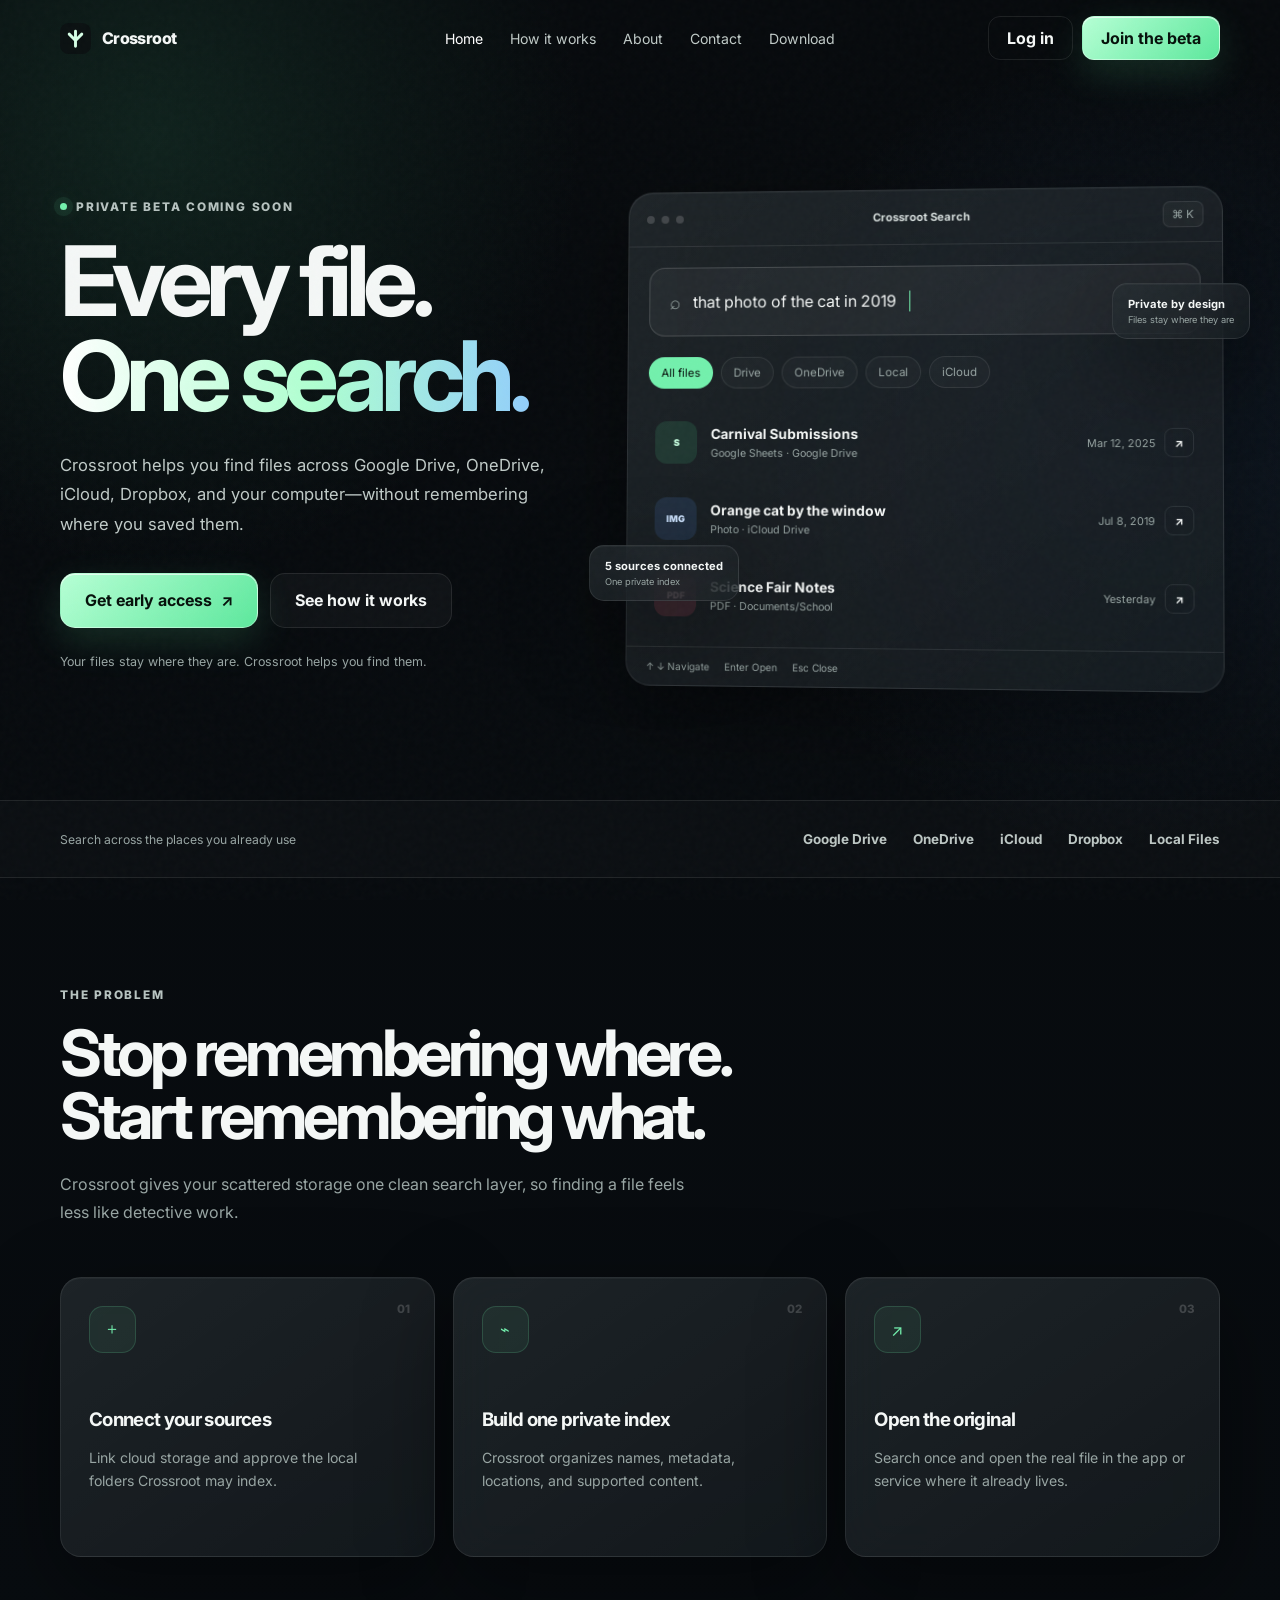
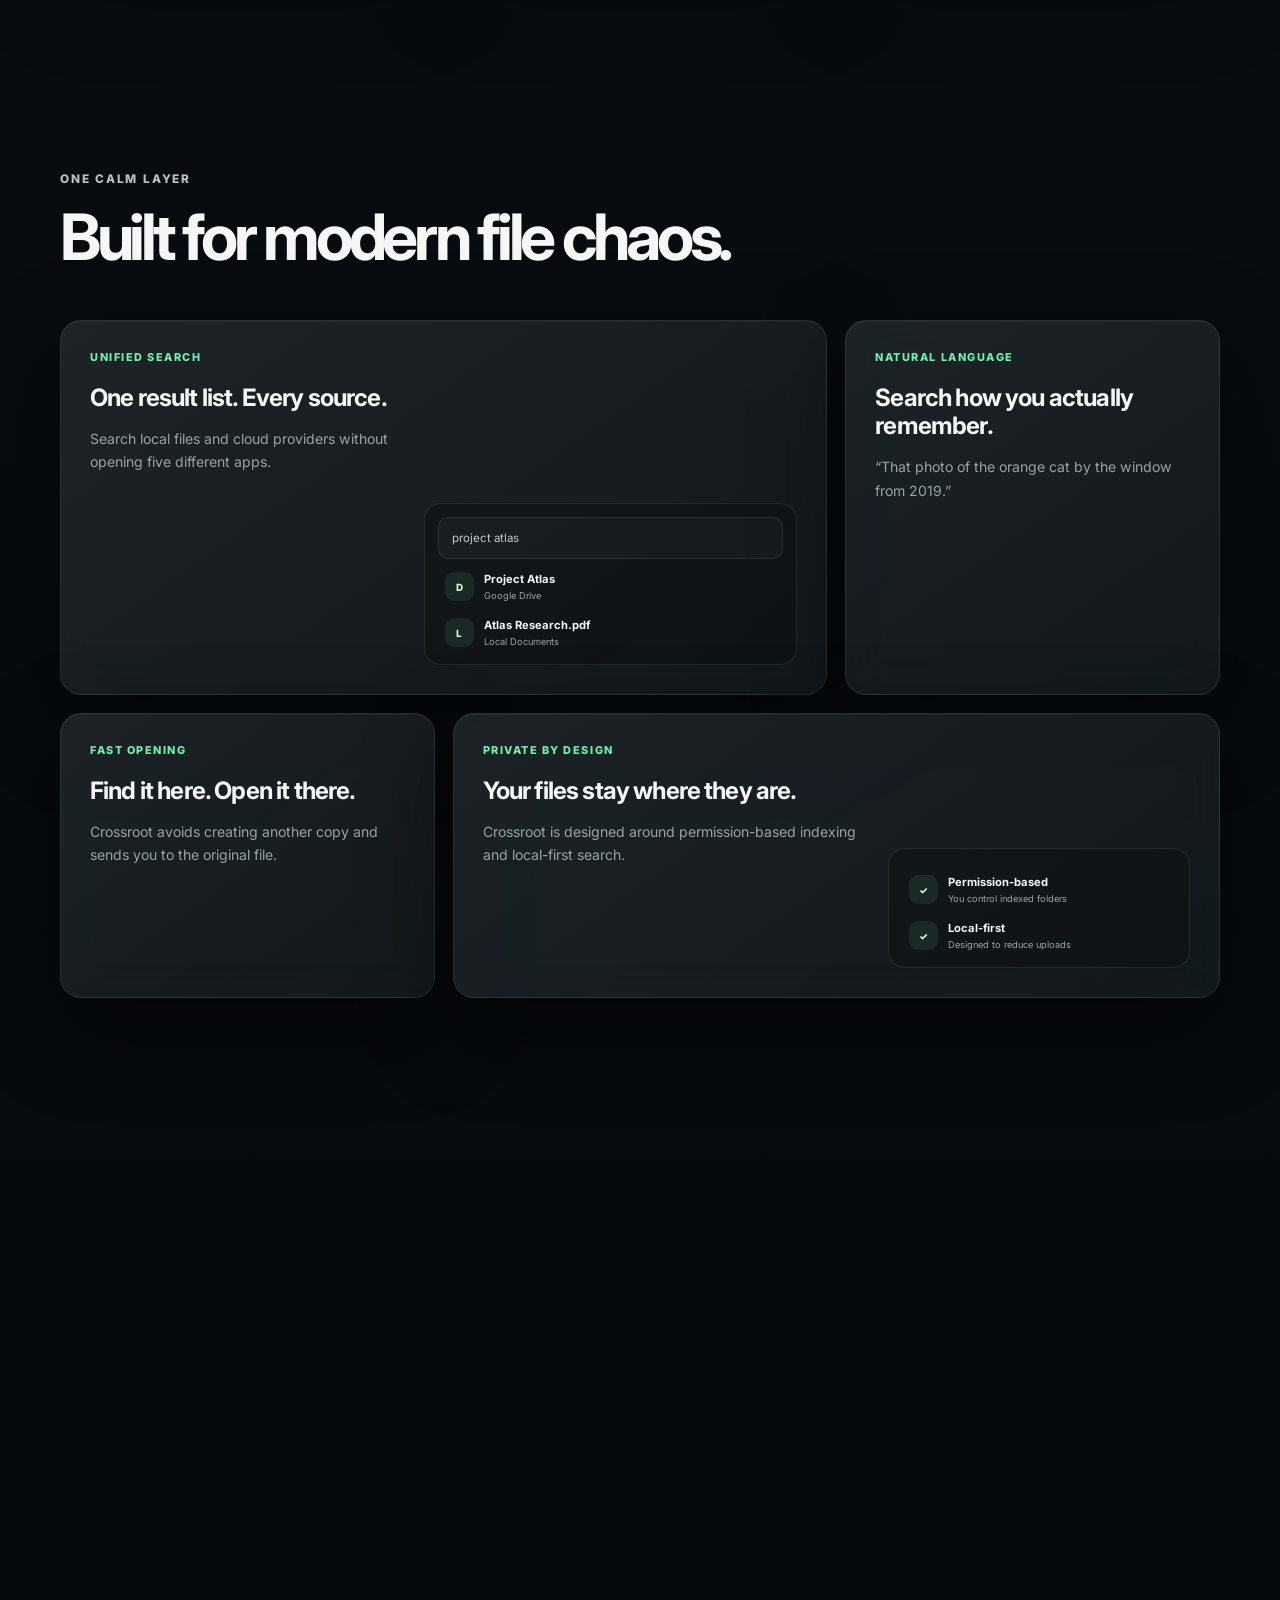
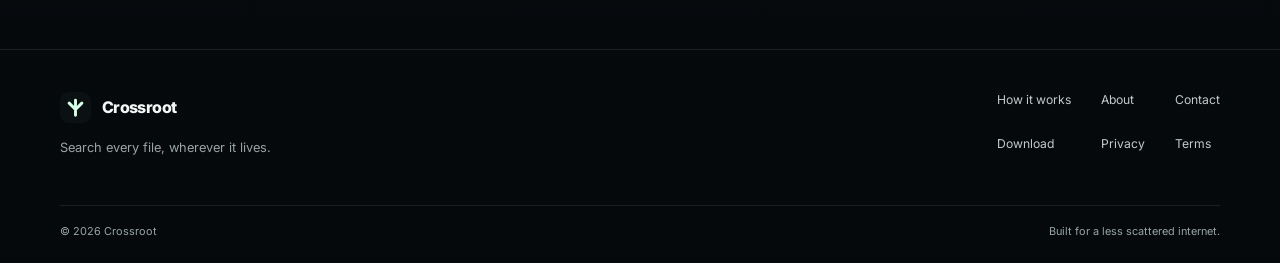
==== commit 3811329a: "fix" ====
--- a/index.html
+++ b/index.html
@@ -3,55 +3,125 @@
 <head>
   <meta charset="utf-8" />
   <meta name="viewport" content="width=device-width, initial-scale=1" />
-  <meta name="description" content="About — Crossroot universal file search." />
-  <title>About | Crossroot</title>
+  <meta name="description" content="Search every file — Crossroot universal file search." />
+  <title>Search every file | Crossroot</title>
   <link rel="icon" href="assets/icons/logo.svg" />
   <link rel="preconnect" href="https://fonts.googleapis.com" />
   <link rel="preconnect" href="https://fonts.gstatic.com" crossorigin />
   <link href="https://fonts.googleapis.com/css2?family=Inter:wght@400;500;600;700;800&display=swap" rel="stylesheet" />
   <link rel="stylesheet" href="css/styles.css" />
 </head>
-<body data-page="about">
+<body data-page="home">
   <div data-header></div>
   
 <main>
-  <section class="page-hero">
-    <div class="container reveal">
-      <div class="eyebrow">About Crossroot</div>
-      <h1>Files should be easy<span class="gradient">to find.</span></h1>
-      <p>Crossroot began with a simple frustration: a file exists somewhere, but finding out where can take longer than using it.</p>
+  <section class="hero">
+    <div class="container hero-grid">
+      <div class="reveal">
+        <div class="eyebrow"><span class="dot"></span>Private beta coming soon</div>
+        <h1>Every file.<span class="gradient">One search.</span></h1>
+        <p class="lead">Crossroot helps you find files across Google Drive, OneDrive, iCloud, Dropbox, and your computer—without remembering where you saved them.</p>
+        <div class="hero-actions">
+          <a class="btn btn-primary btn-lg" href="signup.html">Get early access <span>↗</span></a>
+          <a class="btn btn-secondary btn-lg" href="how-it-works.html">See how it works</a>
+        </div>
+        <p class="microcopy">Your files stay where they are. Crossroot helps you find them.</p>
+      </div>
+
+      <div class="search-shell reveal">
+        <div class="search-card glass">
+          <div class="window-bar">
+            <div class="window-dots"><i></i><i></i><i></i></div>
+            <span class="window-name">Crossroot Search</span>
+            <span class="key">⌘ K</span>
+          </div>
+          <div class="search-input">
+            <span class="search-icon">⌕</span>
+            <span data-typed-search></span><span class="caret"></span>
+          </div>
+          <div class="chips">
+            <button class="chip active" data-source="all">All files</button>
+            <button class="chip" data-source="drive">Drive</button>
+            <button class="chip" data-source="onedrive">OneDrive</button>
+            <button class="chip" data-source="local">Local</button>
+            <button class="chip" data-source="icloud">iCloud</button>
+          </div>
+          <div class="results">
+            <article class="result" data-source="drive">
+              <div class="file-icon green-bg">S</div>
+              <div><h3>Carnival Submissions</h3><p>Google Sheets · Google Drive</p></div>
+              <div class="result-meta"><time>Mar 12, 2025</time><b>↗</b></div>
+            </article>
+            <article class="result" data-source="icloud">
+              <div class="file-icon blue-bg">IMG</div>
+              <div><h3>Orange cat by the window</h3><p>Photo · iCloud Drive</p></div>
+              <div class="result-meta"><time>Jul 8, 2019</time><b>↗</b></div>
+            </article>
+            <article class="result" data-source="local">
+              <div class="file-icon red-bg">PDF</div>
+              <div><h3>Science Fair Notes</h3><p>PDF · Documents/School</p></div>
+              <div class="result-meta"><time>Yesterday</time><b>↗</b></div>
+            </article>
+          </div>
+          <div class="search-bottom"><span>↑ ↓ Navigate</span><span>Enter Open</span><span>Esc Close</span></div>
+        </div>
+        <div class="floating left glass"><div><strong>5 sources connected</strong><span>One private index</span></div></div>
+        <div class="floating right glass"><div><strong>Private by design</strong><span>Files stay where they are</span></div></div>
+      </div>
     </div>
   </section>
 
-  <section class="section-sm">
-    <div class="container split">
-      <article class="story-card glass reveal">
-        <div class="eyebrow">Our mission</div>
-        <h2>Make scattered storage feel like one organized place.</h2>
-        <p>People create work across computers, cloud drives, school accounts, shared folders, phones, and different companies. Crossroot is being built as the search layer above all of them.</p>
-        <p>It is not meant to become another storage service. The goal is to help people find the original file wherever it already lives.</p>
-      </article>
-      <article class="quote-card glass reveal">
-        <blockquote>“You should not need to remember the platform before you can remember the file.”</blockquote>
-        <cite>The idea behind Crossroot</cite>
-      </article>
+  <section class="provider-strip">
+    <div class="container">
+      <p>Search across the places you already use</p>
+      <div class="providers"><span>Google Drive</span><span>OneDrive</span><span>iCloud</span><span>Dropbox</span><span>Local Files</span></div>
     </div>
   </section>
 
   <section class="section">
     <div class="container">
-      <div class="section-head reveal"><div class="eyebrow">What guides us</div><h2>Designed around trust.</h2></div>
-      <div class="values">
-        <article class="value-card glass reveal"><h3>Search, not storage</h3><p>Crossroot should help users find existing files rather than forcing them into another ecosystem.</p></article>
-        <article class="value-card glass reveal"><h3>Permission first</h3><p>Users should understand exactly which accounts, folders, and file types are being indexed.</p></article>
-        <article class="value-card glass reveal"><h3>Useful before AI</h3><p>Reliable filename, content, date, type, and source search comes before flashy features.</p></article>
-        <article class="value-card glass reveal"><h3>AI with clarity</h3><p>When AI search arrives, Crossroot should clearly explain whether processing is local or cloud-based.</p></article>
+      <div class="section-head reveal">
+        <div class="eyebrow">The problem</div>
+        <h2>Stop remembering where.<br />Start remembering what.</h2>
+        <p>Crossroot gives your scattered storage one clean search layer, so finding a file feels less like detective work.</p>
+      </div>
+      <div class="grid-3">
+        <article class="info-card glass reveal"><span class="number">01</span><div class="icon-box">＋</div><h3>Connect your sources</h3><p>Link cloud storage and approve the local folders Crossroot may index.</p></article>
+        <article class="info-card glass reveal"><span class="number">02</span><div class="icon-box">⌁</div><h3>Build one private index</h3><p>Crossroot organizes names, metadata, locations, and supported content.</p></article>
+        <article class="info-card glass reveal"><span class="number">03</span><div class="icon-box">↗</div><h3>Open the original</h3><p>Search once and open the real file in the app or service where it already lives.</p></article>
       </div>
     </div>
   </section>
 
   <section class="section">
-    <div class="container"><div class="cta glass reveal"><div><div class="eyebrow">Help shape it</div><h2>Crossroot is just beginning.</h2><p>Early users can help decide which providers, search tools, and privacy controls matter most.</p></div><div class="cta-side"><a class="btn btn-primary btn-lg" href="signup.html">Join the beta</a></div></div></div>
+    <div class="container">
+      <div class="section-head reveal"><div class="eyebrow">One calm layer</div><h2>Built for modern file chaos.</h2></div>
+      <div class="bento">
+        <article class="feature-panel large glass reveal">
+          <div><span class="label">Unified search</span><h3>One result list. Every source.</h3><p>Search local files and cloud providers without opening five different apps.</p></div>
+          <div class="mini-ui">
+            <div class="mini-query">project atlas</div>
+            <div class="mini-row"><span class="badge">D</span><div><strong>Project Atlas</strong><small>Google Drive</small></div></div>
+            <div class="mini-row"><span class="badge">L</span><div><strong>Atlas Research.pdf</strong><small>Local Documents</small></div></div>
+          </div>
+        </article>
+        <article class="feature-panel glass reveal"><span class="label">Natural language</span><h3>Search how you actually remember.</h3><p>“That photo of the orange cat by the window from 2019.”</p></article>
+        <article class="feature-panel glass reveal"><span class="label">Fast opening</span><h3>Find it here. Open it there.</h3><p>Crossroot avoids creating another copy and sends you to the original file.</p></article>
+        <article class="feature-panel wide glass reveal">
+          <div><span class="label">Private by design</span><h3>Your files stay where they are.</h3><p>Crossroot is designed around permission-based indexing and local-first search.</p></div>
+          <div class="mini-ui"><div class="mini-row"><span class="badge">✓</span><div><strong>Permission-based</strong><small>You control indexed folders</small></div></div><div class="mini-row"><span class="badge">✓</span><div><strong>Local-first</strong><small>Designed to reduce uploads</small></div></div></div>
+        </article>
+      </div>
+    </div>
+  </section>
+
+  <section class="section">
+    <div class="container">
+      <div class="cta glass reveal">
+        <div><div class="eyebrow">Early access</div><h2>Your files are scattered.<br />Your search should not be.</h2><p>Join the Crossroot beta and help shape universal file search.</p></div>
+        <div class="cta-side"><a class="btn btn-primary btn-lg" href="signup.html">Join the beta</a><small>Windows first · macOS planned</small></div>
+      </div>
+    </div>
   </section>
 </main>
 
--- a/css/styles.css
+++ b/css/styles.css
@@ -0,0 +1,399 @@
+
+:root {
+  --bg: #06090c;
+  --bg-2: #0a0f14;
+  --panel: rgba(17, 24, 29, 0.68);
+  --panel-solid: #10171c;
+  --panel-hover: rgba(25, 35, 41, 0.78);
+  --text: #f4f7f6;
+  --muted: #98a5a3;
+  --muted-2: #c1cbc8;
+  --line: rgba(255, 255, 255, 0.09);
+  --line-strong: rgba(255, 255, 255, 0.16);
+  --green: #73f0ad;
+  --green-2: #b6ffd5;
+  --blue: #77baff;
+  --red: #ff7e92;
+  --shadow: 0 30px 90px rgba(0, 0, 0, 0.42);
+  --radius-xl: 28px;
+  --radius-lg: 21px;
+  --radius-md: 14px;
+  --container: 1160px;
+}
+
+* { box-sizing: border-box; }
+html { scroll-behavior: smooth; }
+body {
+  margin: 0;
+  min-height: 100vh;
+  background:
+    radial-gradient(circle at 12% 4%, rgba(77, 207, 143, 0.12), transparent 27rem),
+    radial-gradient(circle at 88% 13%, rgba(70, 133, 210, 0.11), transparent 25rem),
+    linear-gradient(180deg, #070a0d 0%, #080c10 48%, #06090c 100%);
+  color: var(--text);
+  font-family: Inter, ui-sans-serif, system-ui, -apple-system, BlinkMacSystemFont, "Segoe UI", sans-serif;
+  -webkit-font-smoothing: antialiased;
+  overflow-x: hidden;
+}
+
+body::before {
+  content: "";
+  position: fixed;
+  inset: 0;
+  z-index: 90;
+  pointer-events: none;
+  opacity: .022;
+  background-image: url("data:image/svg+xml,%3Csvg viewBox='0 0 180 180' xmlns='http://www.w3.org/2000/svg'%3E%3Cfilter id='n'%3E%3CfeTurbulence type='fractalNoise' baseFrequency='.85' numOctaves='3' stitchTiles='stitch'/%3E%3C/filter%3E%3Crect width='100%25' height='100%25' filter='url(%23n)'/%3E%3C/svg%3E");
+}
+
+a { color: inherit; text-decoration: none; }
+button, input, textarea, select { font: inherit; }
+button { color: inherit; }
+
+.container { width: min(calc(100% - 38px), var(--container)); margin: 0 auto; }
+.narrow { width: min(calc(100% - 38px), 790px); margin: 0 auto; }
+.section { padding: 105px 0; }
+.section-sm { padding: 70px 0; }
+
+.glass {
+  border: 1px solid var(--line);
+  background: linear-gradient(145deg, rgba(255,255,255,.065), rgba(255,255,255,.018)), var(--panel);
+  box-shadow: inset 0 1px 0 rgba(255,255,255,.035), var(--shadow);
+  backdrop-filter: blur(22px);
+  -webkit-backdrop-filter: blur(22px);
+}
+
+.site-header {
+  position: fixed;
+  inset: 0 0 auto;
+  z-index: 60;
+  border-bottom: 1px solid transparent;
+  transition: .2s ease;
+}
+.site-header.scrolled {
+  background: rgba(6, 9, 12, .78);
+  border-color: var(--line);
+  backdrop-filter: blur(20px);
+}
+.nav {
+  min-height: 76px;
+  display: grid;
+  grid-template-columns: 1fr auto 1fr;
+  align-items: center;
+  gap: 25px;
+}
+.brand { display: inline-flex; align-items: center; gap: 11px; font-weight: 800; letter-spacing: -.04em; }
+.brand img { width: 31px; height: 31px; }
+.nav-links { display: flex; gap: 27px; align-items: center; color: var(--muted-2); font-size: .88rem; }
+.nav-links a { transition: .16s ease; }
+.nav-links a:hover, .nav-links a.active { color: white; }
+.nav-actions { justify-self: end; display: flex; gap: 9px; align-items: center; }
+.nav-toggle { display: none; border: 0; background: none; cursor: pointer; }
+.nav-toggle span { display: block; width: 23px; height: 1px; margin: 6px 0; background: white; }
+
+.btn {
+  min-height: 44px;
+  display: inline-flex;
+  align-items: center;
+  justify-content: center;
+  gap: 9px;
+  padding: 0 18px;
+  border: 1px solid transparent;
+  border-radius: 12px;
+  cursor: pointer;
+  font-weight: 700;
+  transition: transform .16s ease, background .16s ease, border-color .16s ease, box-shadow .16s ease;
+}
+.btn:hover { transform: translateY(-2px); }
+.btn-primary {
+  color: #06110b;
+  background: linear-gradient(135deg, var(--green-2), #5de89d);
+  border-color: rgba(255,255,255,.32);
+  box-shadow: inset 0 1px 0 rgba(255,255,255,.65), 0 13px 38px rgba(93,232,157,.16);
+}
+.btn-secondary, .btn-ghost {
+  background: rgba(255,255,255,.035);
+  border-color: var(--line);
+}
+.btn-secondary:hover, .btn-ghost:hover { background: rgba(255,255,255,.075); border-color: var(--line-strong); }
+.btn-ghost { background: transparent; }
+.btn-lg { min-height: 55px; padding: 0 24px; border-radius: 15px; }
+.btn-block { width: 100%; }
+
+.eyebrow {
+  display: inline-flex;
+  align-items: center;
+  gap: 9px;
+  color: #b7c3c0;
+  font-size: .74rem;
+  font-weight: 800;
+  text-transform: uppercase;
+  letter-spacing: .15em;
+}
+.dot {
+  width: 7px; height: 7px; border-radius: 50%;
+  background: var(--green);
+  box-shadow: 0 0 0 6px rgba(115,240,173,.075), 0 0 20px rgba(115,240,173,.4);
+}
+
+.hero {
+  padding: 165px 0 90px;
+  min-height: 800px;
+  display: flex;
+  align-items: center;
+}
+.hero-grid { display: grid; grid-template-columns: .9fr 1.1fr; gap: 72px; align-items: center; }
+.hero h1, .page-hero h1, .section-head h2, .cta h2 {
+  margin: 19px 0 0;
+  line-height: .98;
+  letter-spacing: -.067em;
+}
+.hero h1 { font-size: clamp(4rem, 7.6vw, 7.3rem); }
+.gradient {
+  display: block;
+  color: transparent;
+  background: linear-gradient(90deg, #fff 0%, #afffd0 52%, #90caff 100%);
+  -webkit-background-clip: text;
+  background-clip: text;
+}
+.lead { margin: 27px 0 0; max-width: 620px; color: var(--muted-2); font-size: 1.04rem; line-height: 1.78; }
+.hero-actions { display: flex; gap: 12px; margin-top: 33px; flex-wrap: wrap; }
+.microcopy { margin-top: 26px; color: var(--muted); font-size: .78rem; }
+
+.search-shell { position: relative; perspective: 1400px; }
+.search-card { overflow: hidden; border-radius: 25px; transform: rotateY(-4deg) rotateX(1.5deg); }
+.window-bar {
+  min-height: 55px; padding: 0 18px;
+  display: grid; grid-template-columns: 1fr auto 1fr; align-items: center;
+  border-bottom: 1px solid var(--line); color: var(--muted); font-size: .7rem;
+}
+.window-dots { display: flex; gap: 7px; }
+.window-dots i { width: 8px; height: 8px; border-radius: 50%; background: rgba(255,255,255,.16); }
+.window-name { color: #d9e1df; font-weight: 700; }
+.key { justify-self: end; padding: 5px 8px; border: 1px solid var(--line); border-radius: 7px; background: rgba(255,255,255,.035); }
+.search-input {
+  min-height: 70px; margin: 21px; padding: 0 20px; display: flex; align-items: center; gap: 13px;
+  border: 1px solid var(--line-strong); border-radius: 16px; background: rgba(255,255,255,.045);
+}
+.search-icon { color: var(--muted); font-size: 1.2rem; }
+.caret { width: 1px; height: 21px; background: var(--green); animation: blink .9s steps(1) infinite; }
+@keyframes blink { 50% { opacity: 0; } }
+.chips { display: flex; gap: 8px; padding: 0 21px 16px; overflow-x: auto; }
+.chip {
+  flex: none; padding: 8px 12px; border: 1px solid var(--line); border-radius: 999px;
+  background: rgba(255,255,255,.025); color: var(--muted); cursor: pointer; font-size: .72rem;
+}
+.chip.active { color: #07100b; background: var(--green); border-color: rgba(115,240,173,.55); }
+.results { padding: 0 13px 13px; }
+.result {
+  min-height: 77px; padding: 12px 14px; display: grid; grid-template-columns: auto 1fr auto;
+  align-items: center; gap: 14px; border: 1px solid transparent; border-radius: 14px; transition: .15s ease;
+}
+.result:hover { background: rgba(255,255,255,.037); border-color: var(--line); }
+.result.hidden { display: none; }
+.file-icon {
+  width: 43px; height: 43px; display: grid; place-items: center; border-radius: 12px;
+  font-size: .58rem; font-weight: 900;
+}
+.green-bg { color: #c7ffe0; background: rgba(70,205,134,.14); }
+.blue-bg { color: #cce2ff; background: rgba(80,143,226,.15); }
+.red-bg { color: #ffd0d7; background: rgba(255,92,118,.14); }
+.result h3 { margin: 0; font-size: .87rem; }
+.result p, .result time { margin: 5px 0 0; color: var(--muted); font-size: .67rem; }
+.result-meta { text-align: right; }
+.result-meta b { display: inline-grid; place-items: center; width: 29px; height: 29px; margin-left: 9px; border: 1px solid var(--line); border-radius: 8px; font-size: .7rem; }
+.search-bottom { display: flex; gap: 15px; padding: 13px 20px; border-top: 1px solid var(--line); color: var(--muted); font-size: .63rem; }
+.floating {
+  position: absolute; z-index: 3; padding: 13px 15px; display: flex; align-items: center; gap: 11px;
+  border-radius: 15px;
+}
+.floating.left { left: -33px; bottom: 87px; }
+.floating.right { right: -30px; top: 95px; }
+.floating strong, .floating span { display: block; }
+.floating strong { font-size: .7rem; }
+.floating span { margin-top: 3px; color: var(--muted); font-size: .58rem; }
+
+.provider-strip { padding: 30px 0; border-block: 1px solid var(--line); background: rgba(255,255,255,.015); }
+.provider-strip .container { display: flex; justify-content: space-between; align-items: center; gap: 30px; }
+.provider-strip p { margin: 0; color: var(--muted); font-size: .76rem; }
+.providers { display: flex; flex-wrap: wrap; justify-content: flex-end; gap: 26px; color: #bdc7c4; font-size: .84rem; font-weight: 700; }
+
+.section-head { max-width: 760px; margin-bottom: 51px; }
+.section-head.center { margin-inline: auto; text-align: center; }
+.section-head h2 { font-size: clamp(2.7rem, 5vw, 5.1rem); }
+.section-head p { max-width: 650px; margin: 23px 0 0; color: var(--muted); line-height: 1.75; }
+.section-head.center p { margin-inline: auto; }
+
+.grid-3 { display: grid; grid-template-columns: repeat(3, 1fr); gap: 18px; }
+.info-card { min-height: 280px; padding: 28px; border-radius: var(--radius-lg); position: relative; }
+.icon-box {
+  width: 47px; height: 47px; margin-bottom: 55px; display: grid; place-items: center;
+  border: 1px solid rgba(115,240,173,.17); border-radius: 14px; color: var(--green); background: rgba(115,240,173,.07);
+}
+.info-card .number { position: absolute; top: 24px; right: 24px; color: rgba(255,255,255,.18); font-size: .72rem; font-weight: 800; }
+.info-card h3, .feature-panel h3, .value-card h3 { margin: 0; letter-spacing: -.035em; }
+.info-card p, .feature-panel p, .value-card p { color: var(--muted); line-height: 1.7; font-size: .88rem; }
+
+.bento { display: grid; grid-template-columns: repeat(12, 1fr); gap: 18px; }
+.feature-panel { grid-column: span 4; min-height: 285px; padding: 29px; border-radius: var(--radius-lg); overflow: hidden; }
+.feature-panel.large { grid-column: span 8; min-height: 375px; display: grid; grid-template-columns: .9fr 1.1fr; gap: 28px; }
+.feature-panel.wide { grid-column: span 8; display: grid; grid-template-columns: 1fr .8fr; gap: 28px; }
+.feature-panel h3 { font-size: 1.5rem; line-height: 1.18; }
+.label { display: block; margin-bottom: 20px; color: var(--green); text-transform: uppercase; letter-spacing: .14em; font-size: .68rem; font-weight: 800; }
+.mini-ui { align-self: end; border: 1px solid var(--line); border-radius: 17px; padding: 13px; background: rgba(0,0,0,.2); }
+.mini-query { padding: 13px; border: 1px solid var(--line); border-radius: 10px; color: var(--muted-2); background: rgba(255,255,255,.03); font-size: .72rem; }
+.mini-row { display: flex; align-items: center; gap: 10px; padding: 13px 7px 4px; }
+.badge { width: 29px; height: 29px; display: grid; place-items: center; border-radius: 9px; color: #c7ffe0; background: rgba(115,240,173,.09); font-size: .62rem; font-weight: 800; }
+.mini-row strong, .mini-row small { display: block; }
+.mini-row strong { font-size: .7rem; }
+.mini-row small { margin-top: 4px; color: var(--muted); font-size: .58rem; }
+
+.page-hero { padding: 165px 0 72px; text-align: center; }
+.page-hero h1 { font-size: clamp(3.8rem, 8vw, 7.3rem); }
+.page-hero p { max-width: 720px; margin: 26px auto 0; color: var(--muted-2); font-size: 1.03rem; line-height: 1.75; }
+.page-hero .hero-actions { justify-content: center; }
+
+.timeline { display: grid; gap: 18px; }
+.timeline-item {
+  display: grid; grid-template-columns: 130px 1fr; gap: 30px; padding: 30px; border-radius: var(--radius-lg);
+}
+.timeline-num { color: var(--green); font-size: 2.8rem; font-weight: 800; letter-spacing: -.06em; }
+.timeline-item h2 { margin: 0; font-size: 1.55rem; letter-spacing: -.04em; }
+.timeline-item p { color: var(--muted); line-height: 1.75; }
+.timeline-list { display: grid; gap: 10px; margin-top: 18px; color: var(--muted-2); font-size: .88rem; }
+.timeline-list span::before { content: "✓"; margin-right: 10px; color: var(--green); }
+
+.split { display: grid; grid-template-columns: 1fr 1fr; gap: 24px; align-items: center; }
+.story-card { padding: 38px; border-radius: var(--radius-xl); }
+.story-card h2 { margin: 0; font-size: clamp(2rem, 4vw, 3.7rem); letter-spacing: -.055em; }
+.story-card p { color: var(--muted); line-height: 1.8; }
+.quote-card {
+  min-height: 430px; display: grid; align-content: end; padding: 38px; border-radius: var(--radius-xl);
+  background: radial-gradient(circle at 70% 20%, rgba(115,240,173,.13), transparent 42%), rgba(15,22,27,.65);
+}
+.quote-card blockquote { margin: 0; font-size: clamp(1.7rem, 3vw, 3rem); line-height: 1.18; letter-spacing: -.045em; }
+.quote-card cite { margin-top: 24px; color: var(--muted); font-style: normal; font-size: .78rem; }
+
+.values { display: grid; grid-template-columns: repeat(2, 1fr); gap: 18px; }
+.value-card { padding: 30px; border-radius: var(--radius-lg); }
+.value-card h3 { font-size: 1.25rem; }
+
+.contact-grid { display: grid; grid-template-columns: .75fr 1.25fr; gap: 24px; align-items: start; }
+.contact-info { padding: 32px; border-radius: var(--radius-lg); }
+.contact-info h2 { margin-top: 0; font-size: 2rem; letter-spacing: -.045em; }
+.contact-info p { color: var(--muted); line-height: 1.7; }
+.contact-method { padding: 17px 0; border-top: 1px solid var(--line); }
+.contact-method strong, .contact-method span { display: block; }
+.contact-method span { margin-top: 6px; color: var(--muted); font-size: .8rem; }
+.form-card { padding: 34px; border-radius: var(--radius-lg); }
+.form-grid { display: grid; grid-template-columns: 1fr 1fr; gap: 16px; }
+.field { display: grid; gap: 8px; }
+.field.full { grid-column: 1 / -1; }
+.field label { color: var(--muted-2); font-size: .74rem; font-weight: 700; }
+.field input, .field textarea, .field select {
+  width: 100%; border: 1px solid var(--line); border-radius: 12px; outline: none;
+  color: white; background: rgba(255,255,255,.035); transition: .15s ease;
+}
+.field input, .field select { min-height: 49px; padding: 0 14px; }
+.field textarea { min-height: 150px; resize: vertical; padding: 14px; }
+.field input:focus, .field textarea:focus, .field select:focus {
+  border-color: rgba(115,240,173,.48); box-shadow: 0 0 0 4px rgba(115,240,173,.06);
+}
+.form-status { min-height: 20px; margin: 14px 0 0; color: var(--green); font-size: .8rem; }
+
+.download-card {
+  padding: 45px; display: grid; grid-template-columns: 1fr auto; gap: 30px; align-items: center;
+  border-radius: var(--radius-xl);
+}
+.download-card h2 { margin: 0; font-size: 2.3rem; letter-spacing: -.05em; }
+.download-card p { color: var(--muted); line-height: 1.7; }
+.platform { display: flex; gap: 10px; flex-wrap: wrap; margin-top: 20px; }
+.platform span { padding: 9px 12px; border: 1px solid var(--line); border-radius: 999px; color: var(--muted-2); font-size: .7rem; }
+.disabled { opacity: .45; cursor: not-allowed; }
+.disabled:hover { transform: none; }
+
+.auth-wrap { min-height: 100vh; display: grid; place-items: center; padding: 125px 20px 55px; }
+.auth-card { width: min(100%, 460px); padding: 38px; border-radius: 25px; }
+.auth-brand { margin-bottom: 27px; }
+.auth-card h1 { margin: 0; font-size: 2.2rem; letter-spacing: -.055em; }
+.auth-card > p { color: var(--muted); line-height: 1.6; }
+.auth-form { display: grid; gap: 15px; margin-top: 24px; }
+.divider { display: flex; align-items: center; gap: 12px; margin: 20px 0; color: var(--muted); font-size: .7rem; }
+.divider::before, .divider::after { content: ""; height: 1px; flex: 1; background: var(--line); }
+.auth-switch { text-align: center; color: var(--muted); font-size: .8rem; }
+.auth-switch a { color: var(--green); }
+.auth-note { padding: 13px; margin-top: 17px; border: 1px solid rgba(115,240,173,.13); border-radius: 12px; color: var(--muted); background: rgba(115,240,173,.04); font-size: .7rem; line-height: 1.55; }
+
+.legal { color: var(--muted-2); line-height: 1.8; }
+.legal h2 { margin-top: 42px; color: white; letter-spacing: -.035em; }
+.legal p, .legal li { color: var(--muted); }
+
+.cta { padding: 55px; display: flex; align-items: end; justify-content: space-between; gap: 50px; border-radius: var(--radius-xl); }
+.cta h2 { font-size: clamp(2.6rem, 5vw, 5rem); }
+.cta p { max-width: 600px; color: var(--muted); line-height: 1.7; }
+.cta-side { display: grid; gap: 12px; flex: none; text-align: center; }
+.cta-side small { color: var(--muted); }
+
+.site-footer { padding: 42px 0 25px; border-top: 1px solid var(--line); }
+.footer-top, .footer-bottom { display: flex; justify-content: space-between; gap: 30px; }
+.footer-top p { color: var(--muted); font-size: .8rem; }
+.footer-links { display: grid; grid-template-columns: repeat(3, auto); gap: 12px 30px; color: var(--muted-2); font-size: .76rem; }
+.footer-bottom { margin-top: 38px; padding-top: 18px; border-top: 1px solid var(--line); color: var(--muted); font-size: .68rem; }
+
+.reveal { opacity: 0; transform: translateY(22px); transition: opacity .65s ease, transform .65s ease; }
+.reveal.visible { opacity: 1; transform: translateY(0); }
+
+@media (max-width: 970px) {
+  .nav { grid-template-columns: 1fr auto; }
+  .nav-toggle { display: block; }
+  .nav-links, .nav-actions { display: none; }
+  .site-header.menu-open .mobile-panel { display: grid; }
+  .mobile-panel {
+    display: none; position: absolute; top: 72px; left: 19px; right: 19px; padding: 20px;
+    border: 1px solid var(--line); border-radius: 18px; background: rgba(8,12,15,.97); box-shadow: var(--shadow);
+  }
+  .mobile-panel a, .mobile-panel .btn { margin: 4px 0; }
+  .hero-grid, .split, .contact-grid { grid-template-columns: 1fr; }
+  .search-shell { max-width: 760px; margin: 20px auto 0; }
+  .search-card { transform: none; }
+  .grid-3 { grid-template-columns: 1fr; }
+  .feature-panel, .feature-panel.large, .feature-panel.wide { grid-column: span 12; }
+  .timeline-item { grid-template-columns: 90px 1fr; }
+  .download-card { grid-template-columns: 1fr; }
+  .cta { align-items: start; flex-direction: column; }
+}
+@media (min-width: 971px) { .mobile-panel { display: none !important; } }
+
+@media (max-width: 680px) {
+  .container, .narrow { width: min(calc(100% - 28px), var(--container)); }
+  .section { padding: 78px 0; }
+  .hero { min-height: 0; padding-top: 130px; }
+  .hero h1 { font-size: clamp(3.4rem, 17vw, 5.1rem); }
+  .page-hero { padding-top: 132px; }
+  .page-hero h1 { font-size: clamp(3.2rem, 15vw, 5rem); }
+  .hero-actions { flex-direction: column; align-items: stretch; }
+  .provider-strip .container { align-items: flex-start; flex-direction: column; }
+  .providers { justify-content: flex-start; gap: 16px; }
+  .floating { display: none; }
+  .window-bar { grid-template-columns: 1fr auto; }
+  .window-name { display: none; }
+  .search-input { min-height: 61px; margin: 14px; font-size: .84rem; }
+  .chips { padding: 0 14px 12px; }
+  .result { grid-template-columns: auto 1fr; }
+  .result-meta, .search-bottom { display: none; }
+  .feature-panel.large, .feature-panel.wide { grid-template-columns: 1fr; }
+  .timeline-item { grid-template-columns: 1fr; }
+  .timeline-num { font-size: 2rem; }
+  .values { grid-template-columns: 1fr; }
+  .form-grid { grid-template-columns: 1fr; }
+  .field.full { grid-column: auto; }
+  .form-card, .contact-info, .auth-card { padding: 26px; }
+  .download-card, .cta { padding: 31px 25px; }
+  .footer-top, .footer-bottom { align-items: flex-start; flex-direction: column; }
+  .footer-links { grid-template-columns: repeat(2, auto); }
+}
+@media (prefers-reduced-motion: reduce) {
+  html { scroll-behavior: auto; }
+  *, *::before, *::after { animation-duration: .01ms !important; transition-duration: .01ms !important; }
+  .reveal { opacity: 1; transform: none; }
+}
